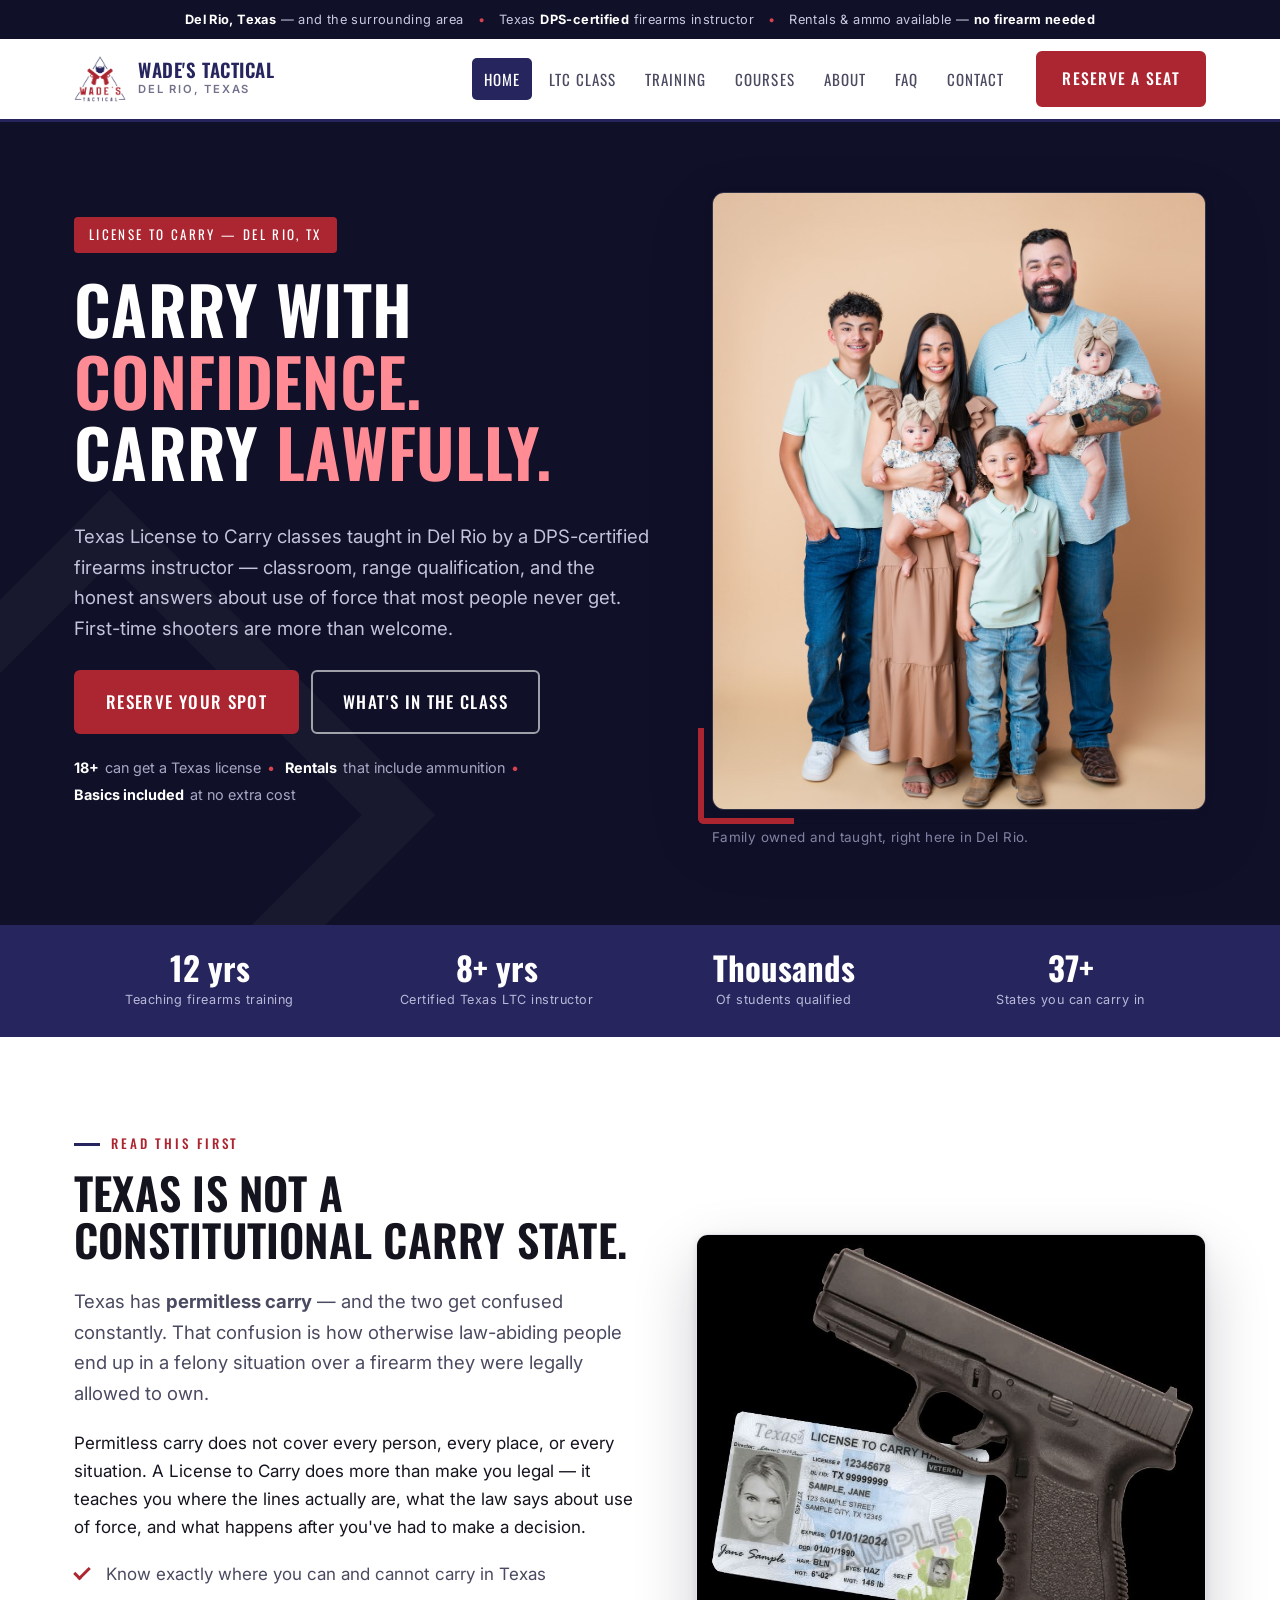
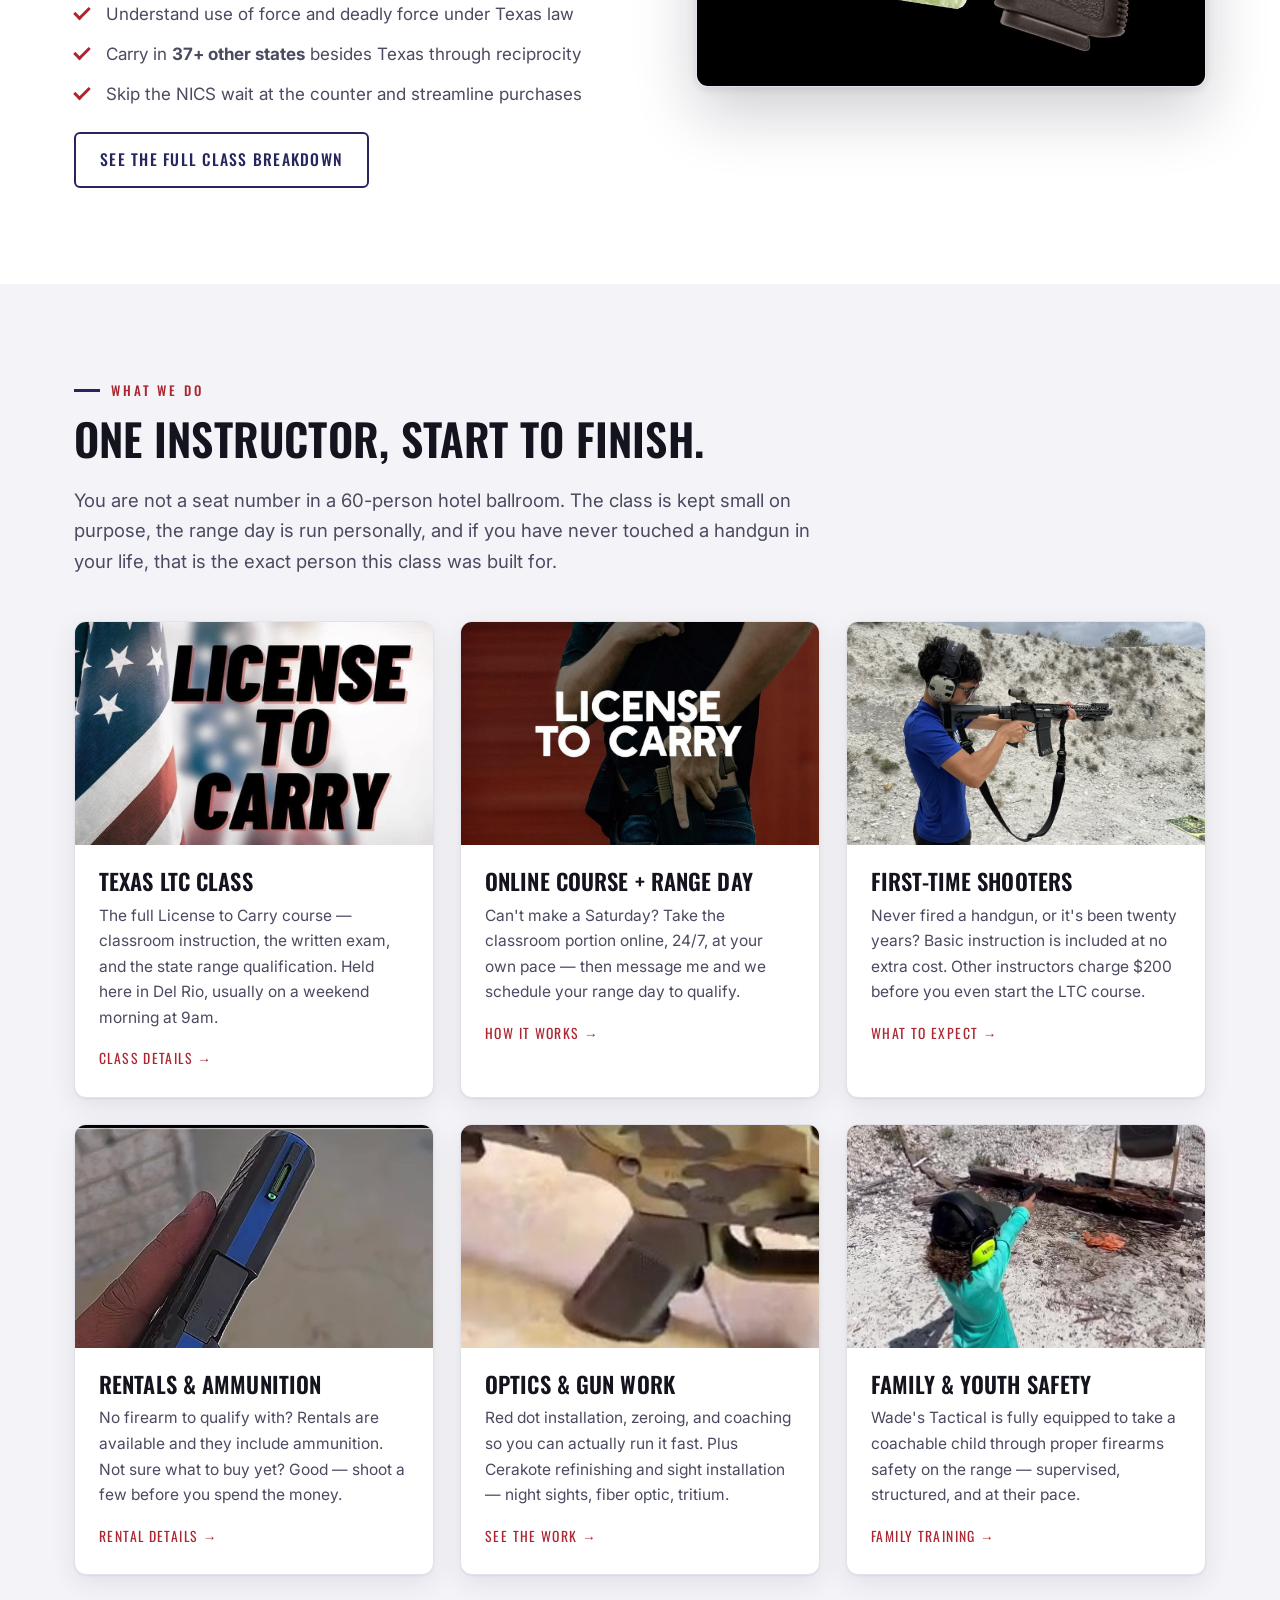
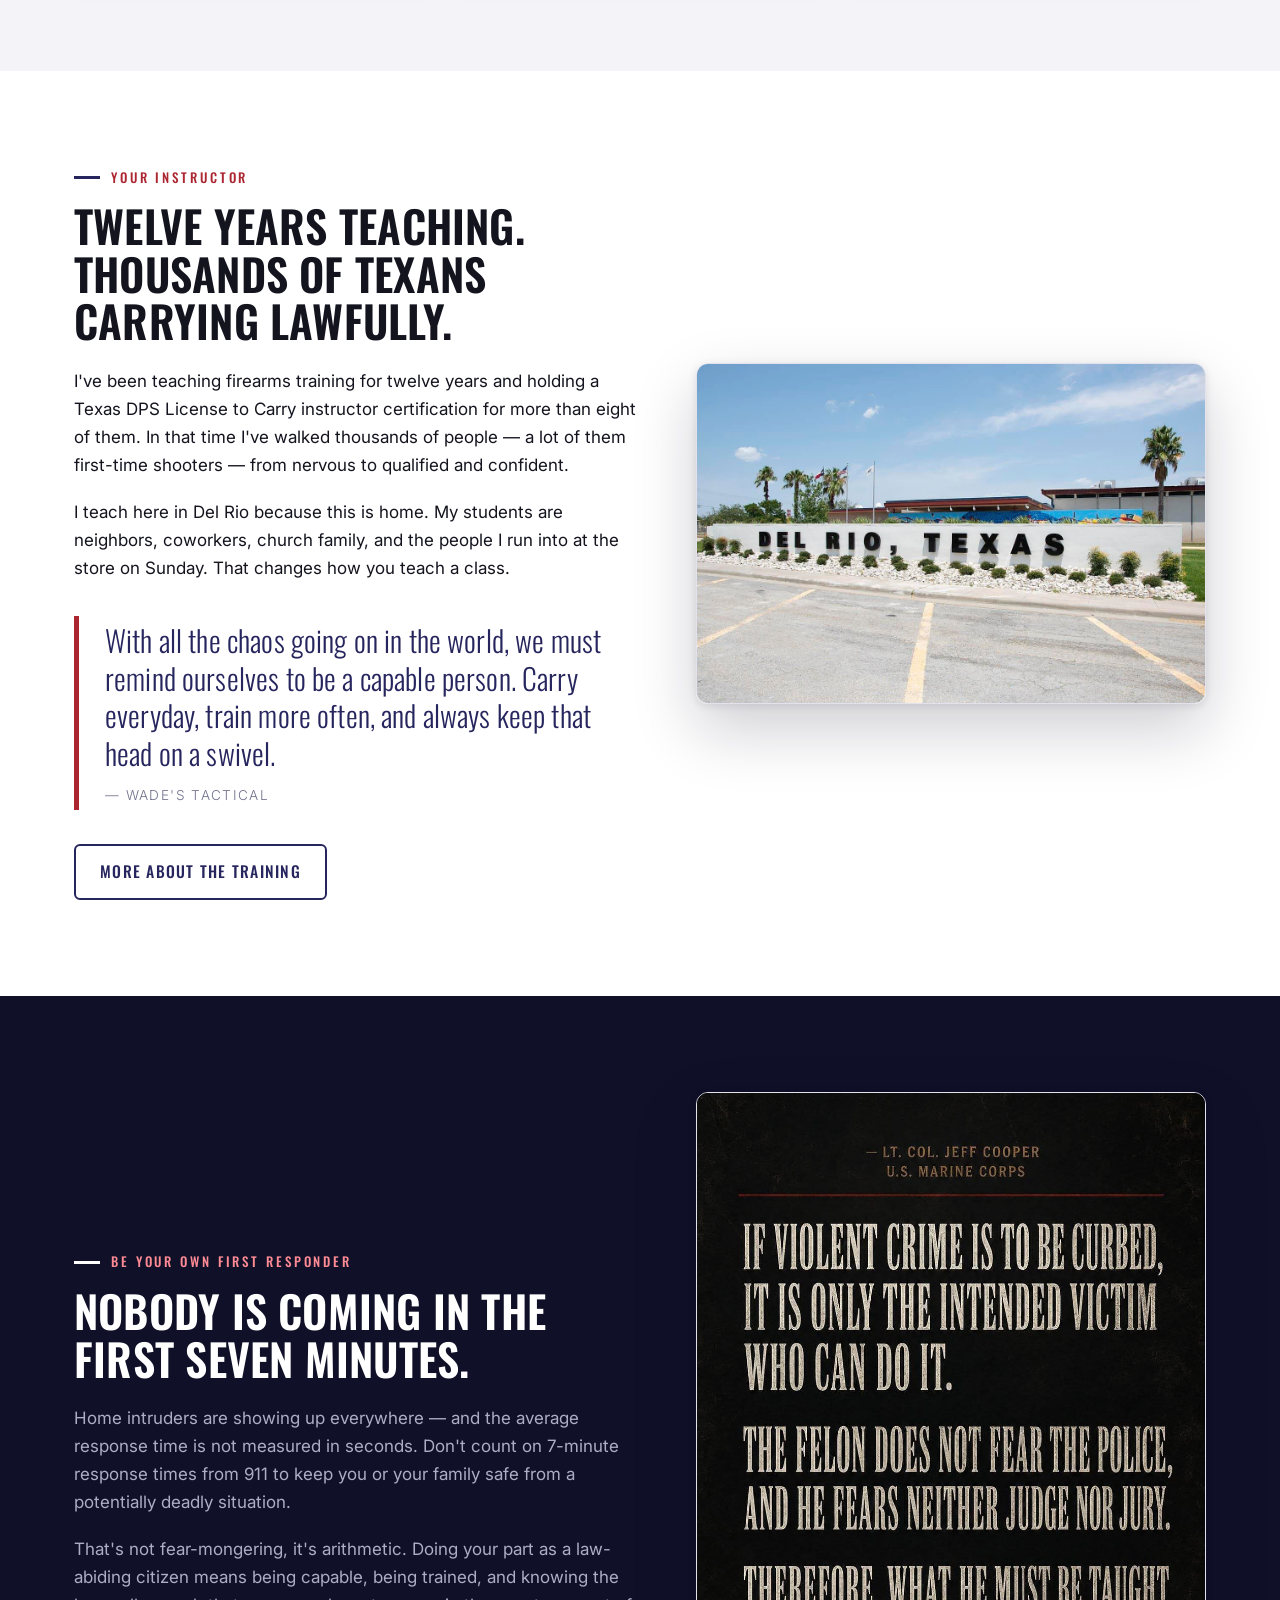
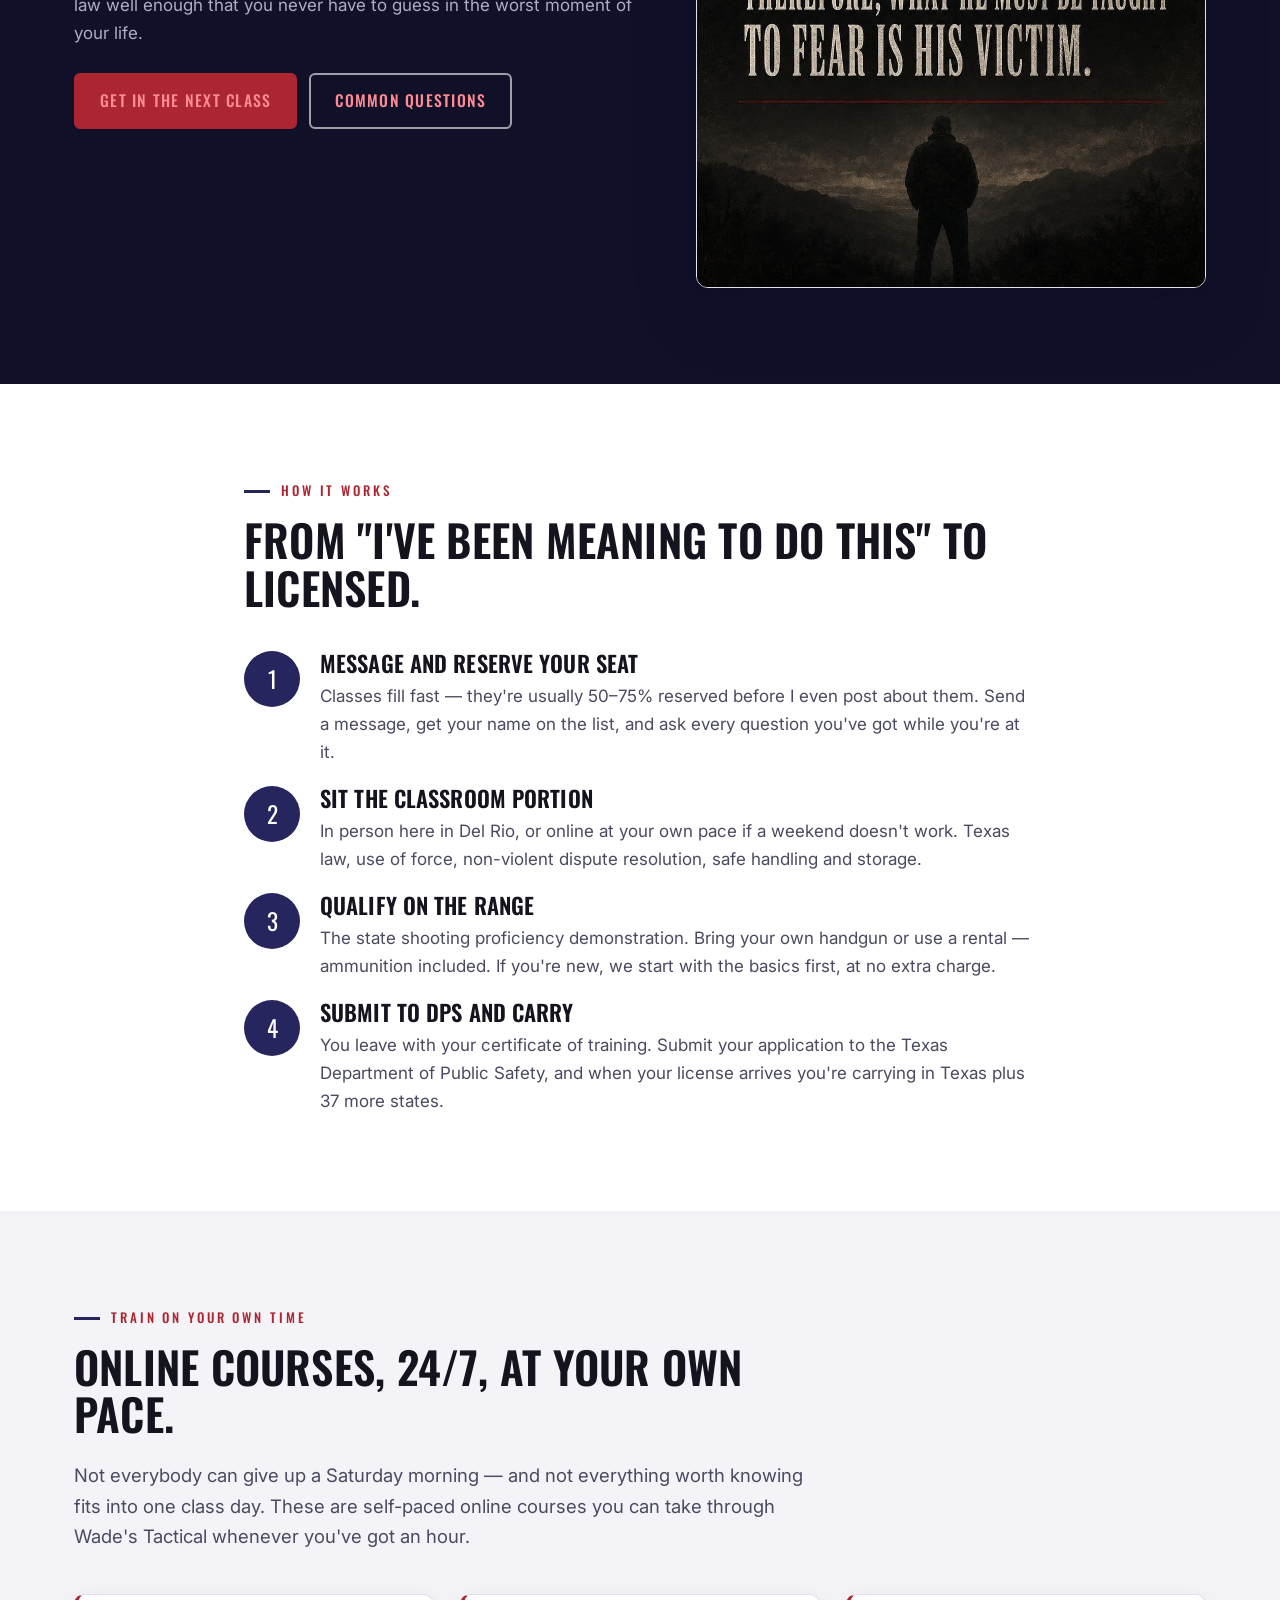
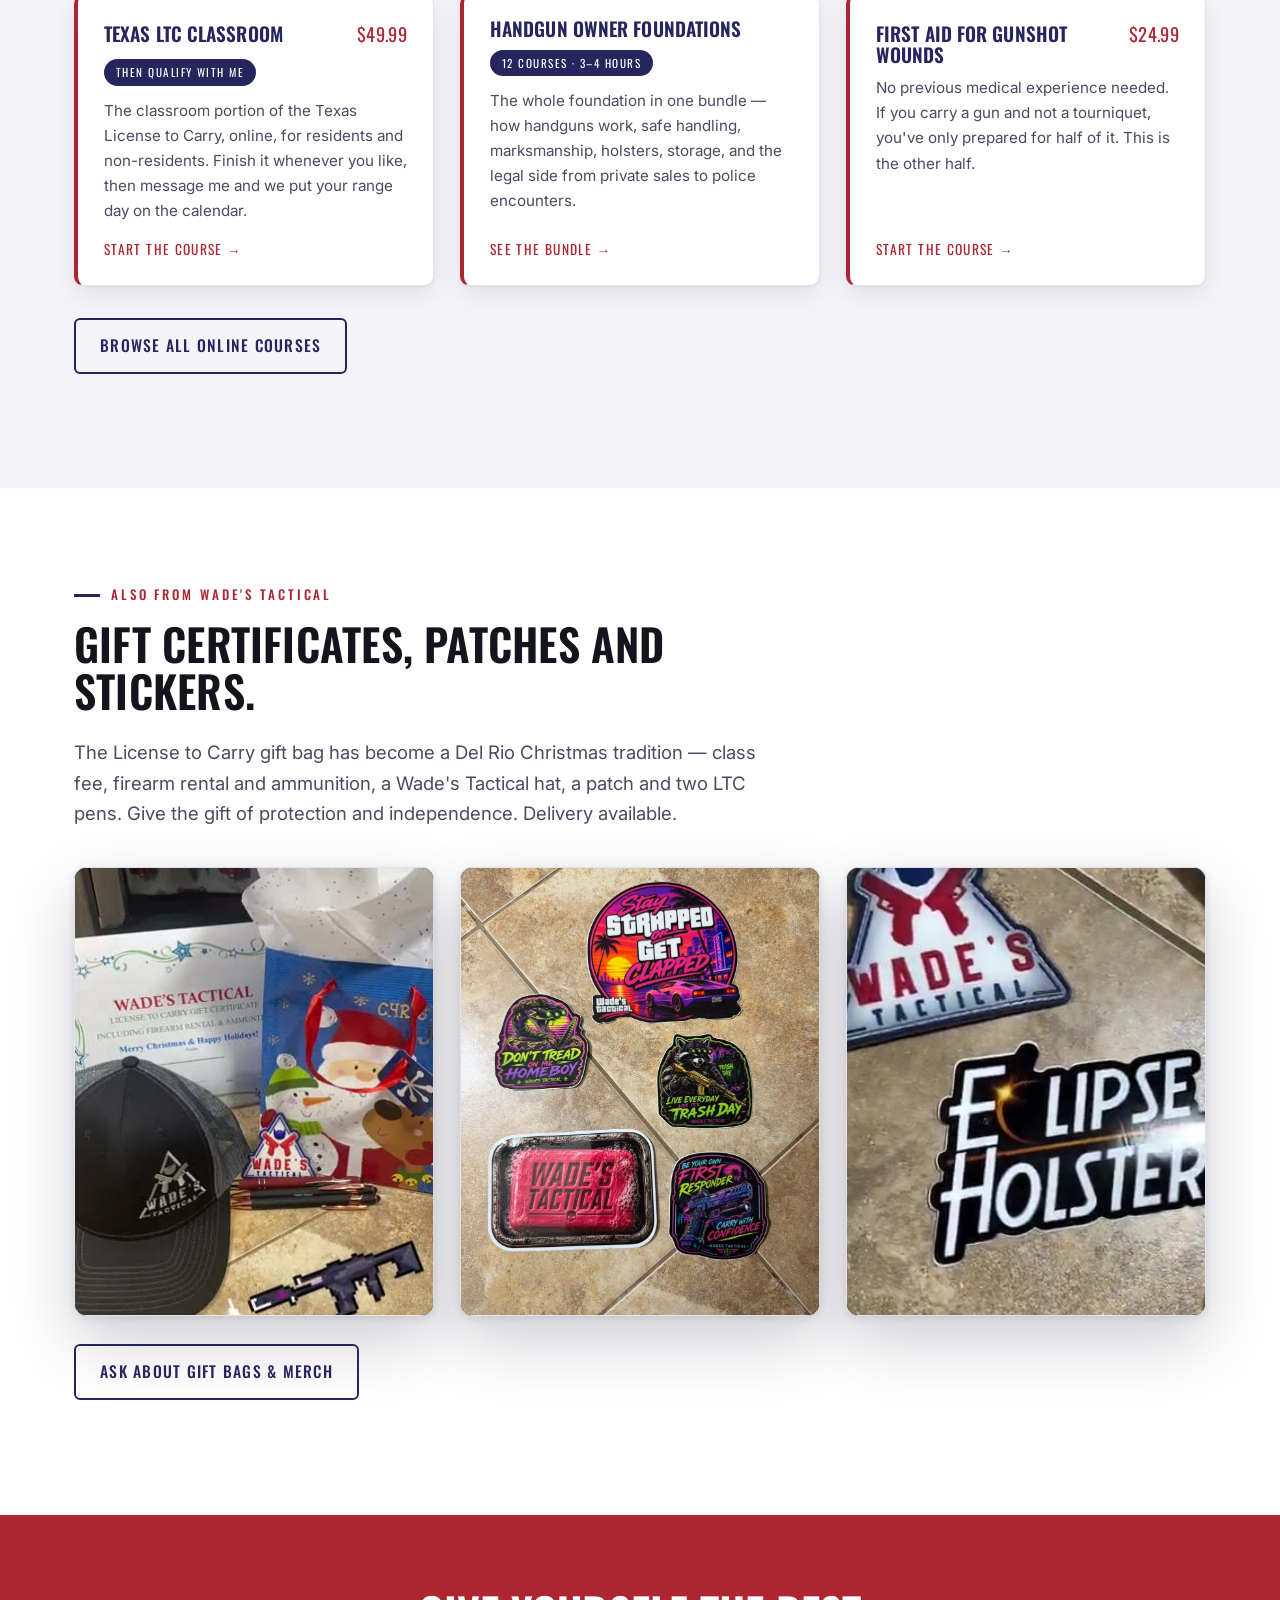
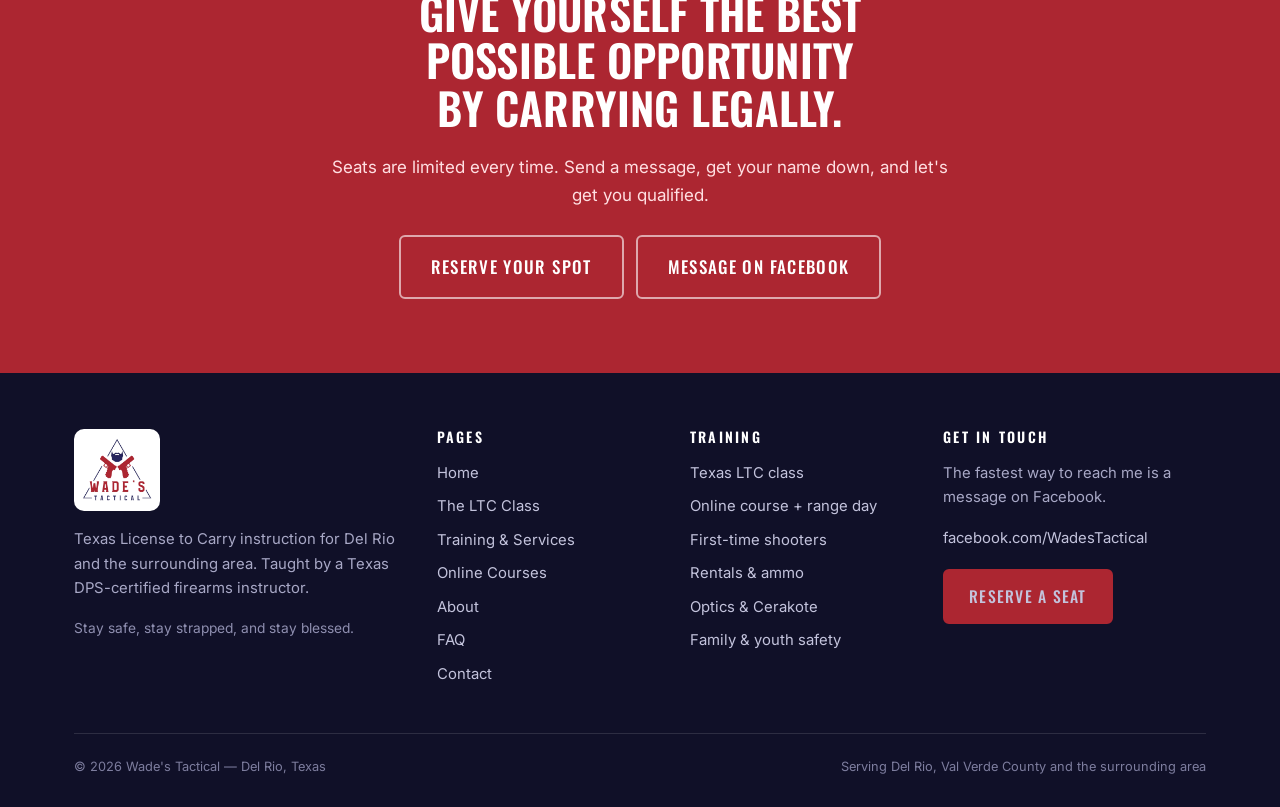
==== index.html @ 0e221d64 "Wade's Tactical — Del Rio TX License to Carry demo site Static seven-page site for a Facebook-only p" ====
<!DOCTYPE html>
<html lang="en">
<head>
<meta charset="utf-8">
<meta name="viewport" content="width=device-width,initial-scale=1">
<title>Wade's Tactical | Texas License to Carry Classes — Del Rio, TX</title>
<meta name="description" content="Texas DPS-certified License to Carry instruction in Del Rio, Texas. Classroom and range qualification, firearm and ammunition rentals available, first-time shooters welcome, 18 and up. Thousands of Texans qualified. Book your seat with Wade's Tactical.">
<meta name="robots" content="noindex,nofollow">
<link rel="icon" href="images/mark.png">
<meta property="og:type" content="website">
<meta property="og:title" content="Wade's Tactical — Texas License to Carry, Del Rio TX">
<meta property="og:description" content="Learn to carry lawfully and confidently from a Texas DPS firearms instructor in Del Rio. Classroom, range qualification, rentals available.">
<meta property="og:image" content="images/wade-family-og.jpg">
<meta property="og:image:width" content="1200">
<meta property="og:image:height" content="628">
<meta name="twitter:card" content="summary_large_image">
<meta name="twitter:image" content="images/wade-family-og.jpg">
<link rel="preconnect" href="https://fonts.googleapis.com">
<link rel="preconnect" href="https://fonts.gstatic.com" crossorigin>
<link href="https://fonts.googleapis.com/css2?family=Oswald:wght@300;400;500;600&family=Inter:wght@400;500;600;700&display=swap" rel="stylesheet">
<link rel="stylesheet" href="css/site.css">
<script type="application/ld+json">
{
  "@context":"https://schema.org",
  "@type":"EducationalOrganization",
  "@id":"https://wadestactical.com/#org",
  "name":"Wade's Tactical",
  "description":"Texas Department of Public Safety certified License to Carry instruction serving Del Rio, Texas and the surrounding area. Classroom instruction, range qualification, firearm and ammunition rentals, private and first-time-shooter training.",
  "areaServed":[
    {"@type":"City","name":"Del Rio","addressRegion":"TX"},
    {"@type":"AdministrativeArea","name":"Val Verde County, Texas"},
    "Del Rio TX","Laughlin AFB","Brackettville TX","Comstock TX","Rocksprings TX","Eagle Pass TX","Val Verde County TX"
  ],
  "sameAs":["https://www.facebook.com/WadesTactical"],
  "knowsAbout":[
    "Texas License to Carry (LTC)",
    "Texas permitless carry law",
    "Use of force under Texas Penal Code",
    "Concealed carry reciprocity",
    "Pistol red dot optic installation and zeroing",
    "Cerakote firearm refinishing"
  ],
  "makesOffer":[
    {"@type":"Offer","itemOffered":{"@type":"Course","name":"Texas License to Carry (LTC) Class","description":"Classroom instruction plus the state range qualification, taught in Del Rio, Texas by a DPS-certified instructor. Firearm and ammunition rentals available.","provider":{"@id":"https://wadestactical.com/#org"}}},
    {"@type":"Offer","itemOffered":{"@type":"Course","name":"Online Texas LTC Classroom + Range Day","description":"Complete the classroom portion online at your own pace, then schedule a range day in Del Rio to qualify."}},
    {"@type":"Offer","itemOffered":{"@type":"Service","name":"First-time shooter basics","description":"Basic handgun instruction included at no extra cost with the License to Carry course."}},
    {"@type":"Offer","itemOffered":{"@type":"Service","name":"Pistol optic installation, zeroing and training"}},
    {"@type":"Offer","itemOffered":{"@type":"Service","name":"Cerakote refinishing and sight installation"}}
  ]
}
</script>
</head>
<body>

<div class="topbar"><div class="wrap">
  <span><strong>Del Rio, Texas</strong> &mdash; and the surrounding area</span>
  <span class="dot">&bull;</span>
  <span>Texas <strong>DPS-certified</strong> firearms instructor</span>
  <span class="dot">&bull;</span>
  <span>Rentals &amp; ammo available &mdash; <strong>no firearm needed</strong></span>
</div></div>

<header class="site">
  <div class="bar">
    <a class="brand" href="index.html">
      <img src="images/logo.png" alt="Wade's Tactical">
      <span><b>Wade's Tactical</b><span>Del Rio, Texas</span></span>
    </a>
    <nav class="main" id="nav">
      <a href="index.html" class="on">Home</a>
      <a href="ltc-class.html">LTC Class</a>
      <a href="services.html">Training</a>
      <a href="courses.html">Courses</a>
      <a href="about.html">About</a>
      <a href="faq.html">FAQ</a>
      <a href="contact.html">Contact</a>
    </nav>
    <div class="hdr-cta">
      <a class="btn btn-primary" href="contact.html">Reserve a Seat</a>
      <button class="burger" aria-label="Menu" aria-expanded="false"><span></span><span></span><span></span></button>
    </div>
  </div>
</header>

<!-- ================= HERO ================= -->
<section class="hero hero-split">
  <div class="wrap hero-grid">
    <div>
      <span class="kicker">License to Carry &mdash; Del Rio, TX</span>
      <h1>Carry with <em>confidence.</em><br>Carry <em>lawfully.</em></h1>
      <p class="lede">Texas License to Carry classes taught in Del Rio by a DPS-certified firearms instructor &mdash; classroom, range qualification, and the honest answers about use of force that most people never get. First-time shooters are more than welcome.</p>
      <div class="hero-actions">
        <a class="btn btn-primary btn-lg" href="contact.html">Reserve your spot</a>
        <a class="btn btn-ghost btn-lg" href="ltc-class.html">What's in the class</a>
      </div>
      <p class="hero-note">
        <em><b>18+</b> can get a Texas license <i class="dot">&bull;</i></em>
        <em><b>Rentals</b> that include ammunition <i class="dot">&bull;</i></em>
        <em><b>Basics included</b> at no extra cost</em>
      </p>
    </div>
    <div class="hero-portrait">
      <div class="hero-frame">
        <img src="images/wade-family-hero.jpg" alt="The family behind Wade's Tactical in Del Rio, Texas" fetchpriority="high">
      </div>
      <p class="hero-cap">Family owned and taught, right here in Del&nbsp;Rio.</p>
    </div>
  </div>
</section>

<section class="trust">
  <div class="wrap">
    <div class="trust-grid">
      <div class="trust-item"><b>12 yrs</b><span>Teaching firearms training</span></div>
      <div class="trust-item"><b>8+ yrs</b><span>Certified Texas LTC instructor</span></div>
      <div class="trust-item"><b>Thousands</b><span>Of students qualified</span></div>
      <div class="trust-item"><b>37+</b><span>States you can carry in</span></div>
    </div>
  </div>
</section>

<!-- ================= THE BIG MISCONCEPTION ================= -->
<section class="pad">
  <div class="wrap split">
    <div class="rv">
      <p class="eyebrow">Read this first</p>
      <h2>Texas is not a constitutional&nbsp;carry state.</h2>
      <p class="lede">Texas has <strong>permitless carry</strong> &mdash; and the two get confused constantly. That confusion is how otherwise law-abiding people end up in a felony situation over a firearm they were legally allowed to own.</p>
      <p>Permitless carry does not cover every person, every place, or every situation. A License to Carry does more than make you legal &mdash; it teaches you where the lines actually are, what the law says about use of force, and what happens after you've had to make a decision.</p>
      <ul class="checks">
        <li>Know exactly where you can and cannot carry in Texas</li>
        <li>Understand use of force and deadly force under Texas law</li>
        <li>Carry in <strong>37+ other states</strong> besides Texas through reciprocity</li>
        <li>Skip the NICS wait at the counter and streamline purchases</li>
      </ul>
      <a class="btn btn-outline" href="ltc-class.html">See the full class breakdown</a>
    </div>
    <div class="rv framed">
      <img src="images/ltc-card-pistol.jpg" alt="A Texas License to Carry card next to a semi-automatic pistol" loading="lazy">
    </div>
  </div>
</section>

<!-- ================= WHAT WE DO ================= -->
<section class="pad wash">
  <div class="wrap">
    <div class="rv" style="max-width:760px;margin-bottom:44px">
      <p class="eyebrow">What we do</p>
      <h2>One instructor, start to finish.</h2>
      <p class="lede">You are not a seat number in a 60-person hotel ballroom. The class is kept small on purpose, the range day is run personally, and if you have never touched a handgun in your life, that is the exact person this class was built for.</p>
    </div>

    <div class="grid g3">
      <a class="svc rv" href="ltc-class.html">
        <div class="svc-img"><img src="images/ltc-flag-banner.jpg" alt="License to Carry over an American flag" loading="lazy"></div>
        <div class="svc-body">
          <h3>Texas LTC Class</h3>
          <p>The full License to Carry course &mdash; classroom instruction, the written exam, and the state range qualification. Held here in Del Rio, usually on a weekend morning at 9am.</p>
          <span class="svc-more">Class details &rarr;</span>
        </div>
      </a>

      <a class="svc rv" href="services.html#online">
        <div class="svc-img"><img src="images/ltc-holster-banner.jpg" alt="Concealed carry holster draw" loading="lazy"></div>
        <div class="svc-body">
          <h3>Online Course + Range Day</h3>
          <p>Can't make a Saturday? Take the classroom portion online, 24/7, at your own pace &mdash; then message me and we schedule your range day to qualify.</p>
          <span class="svc-more">How it works &rarr;</span>
        </div>
      </a>

      <a class="svc rv" href="services.html#firsttime">
        <div class="svc-img"><img src="images/range-shooting-card.jpg" alt="A young shooter on the line at an outdoor range near Del Rio, Texas" loading="lazy"></div>
        <div class="svc-body">
          <h3>First-Time Shooters</h3>
          <p>Never fired a handgun, or it's been twenty years? Basic instruction is included at no extra cost. Other instructors charge $200 before you even start the LTC course.</p>
          <span class="svc-more">What to expect &rarr;</span>
        </div>
      </a>

      <a class="svc rv" href="services.html#rentals">
        <div class="svc-img"><img src="images/cerakote-sights.jpg" alt="A pistol with custom sights" loading="lazy"></div>
        <div class="svc-body">
          <h3>Rentals &amp; Ammunition</h3>
          <p>No firearm to qualify with? Rentals are available and they include ammunition. Not sure what to buy yet? Good &mdash; shoot a few before you spend the money.</p>
          <span class="svc-more">Rental details &rarr;</span>
        </div>
      </a>

      <a class="svc rv" href="services.html#optics">
        <div class="svc-img"><img src="images/optic-holosun.jpg" alt="A pistol-caliber carbine with a Holosun red dot optic" loading="lazy"></div>
        <div class="svc-body">
          <h3>Optics &amp; Gun Work</h3>
          <p>Red dot installation, zeroing, and coaching so you can actually run it fast. Plus Cerakote refinishing and sight installation &mdash; night sights, fiber optic, tritium.</p>
          <span class="svc-more">See the work &rarr;</span>
        </div>
      </a>

      <a class="svc rv" href="services.html#family">
        <div class="svc-img"><img src="images/youth-range.jpg" alt="A young shooter on a supervised outdoor range with hearing protection" loading="lazy"></div>
        <div class="svc-body">
          <h3>Family &amp; Youth Safety</h3>
          <p>Wade's Tactical is fully equipped to take a coachable child through proper firearms safety on the range &mdash; supervised, structured, and at their pace.</p>
          <span class="svc-more">Family training &rarr;</span>
        </div>
      </a>
    </div>
  </div>
</section>

<!-- ================= INSTRUCTOR ================= -->
<section class="pad">
  <div class="wrap split rev">
    <div class="rv framed">
      <img src="images/del-rio-sign.jpg" alt="The Del Rio, Texas city sign" loading="lazy">
    </div>
    <div class="rv">
      <p class="eyebrow">Your instructor</p>
      <h2>Twelve years teaching. Thousands of Texans carrying lawfully.</h2>
      <p>I've been teaching firearms training for twelve years and holding a Texas DPS License to Carry instructor certification for more than eight of them. In that time I've walked thousands of people &mdash; a lot of them first-time shooters &mdash; from nervous to qualified and confident.</p>
      <p>I teach here in Del Rio because this is home. My students are neighbors, coworkers, church family, and the people I run into at the store on Sunday. That changes how you teach a class.</p>
      <div class="pull">
        With all the chaos going on in the world, we must remind ourselves to be a capable person. Carry everyday, train more often, and always keep that head on a swivel.
        <cite>&mdash; Wade's Tactical</cite>
      </div>
      <a class="btn btn-outline" href="about.html">More about the training</a>
    </div>
  </div>
</section>

<!-- ================= WHY IT MATTERS ================= -->
<section class="pad dark">
  <div class="wrap">
    <div class="split">
      <div class="rv">
        <p class="eyebrow">Be your own first responder</p>
        <h2>Nobody is coming in the first seven minutes.</h2>
        <p>Home intruders are showing up everywhere &mdash; and the average response time is not measured in seconds. Don't count on 7-minute response times from 911 to keep you or your family safe from a potentially deadly situation.</p>
        <p>That's not fear-mongering, it's arithmetic. Doing your part as a law-abiding citizen means being capable, being trained, and knowing the law well enough that you never have to guess in the worst moment of your life.</p>
        <div class="hero-actions">
          <a class="btn btn-primary" href="contact.html">Get in the next class</a>
          <a class="btn btn-ghost" href="faq.html">Common questions</a>
        </div>
      </div>
      <div class="rv framed">
        <img src="images/cooper-quote.jpg" alt="Quote from Lt. Col. Jeff Cooper, U.S. Marine Corps, on violent crime and the intended victim" loading="lazy">
      </div>
    </div>
  </div>
</section>

<!-- ================= HOW IT WORKS ================= -->
<section class="pad">
  <div class="wrap narrow">
    <div class="rv" style="margin-bottom:40px">
      <p class="eyebrow">How it works</p>
      <h2>From "I've been meaning to do this" to licensed.</h2>
    </div>
    <div class="steps">
      <div class="step rv"><div class="n"></div><div>
        <h3>Message and reserve your seat</h3>
        <p>Classes fill fast &mdash; they're usually 50&ndash;75% reserved before I even post about them. Send a message, get your name on the list, and ask every question you've got while you're at it.</p>
      </div></div>
      <div class="step rv"><div class="n"></div><div>
        <h3>Sit the classroom portion</h3>
        <p>In person here in Del Rio, or online at your own pace if a weekend doesn't work. Texas law, use of force, non-violent dispute resolution, safe handling and storage.</p>
      </div></div>
      <div class="step rv"><div class="n"></div><div>
        <h3>Qualify on the range</h3>
        <p>The state shooting proficiency demonstration. Bring your own handgun or use a rental &mdash; ammunition included. If you're new, we start with the basics first, at no extra charge.</p>
      </div></div>
      <div class="step rv"><div class="n"></div><div>
        <h3>Submit to DPS and carry</h3>
        <p>You leave with your certificate of training. Submit your application to the Texas Department of Public Safety, and when your license arrives you're carrying in Texas plus 37 more states.</p>
      </div></div>
    </div>
  </div>
</section>

<!-- ================= ONLINE COURSES ================= -->
<section class="pad wash" id="online-courses">
  <div class="wrap">
    <div class="rv" style="max-width:760px;margin-bottom:42px">
      <p class="eyebrow">Train on your own time</p>
      <h2>Online courses, 24/7, at your own pace.</h2>
      <p class="lede">Not everybody can give up a Saturday morning &mdash; and not everything worth knowing fits into one class day. These are self-paced online courses you can take through Wade's Tactical whenever you've got an hour.</p>
    </div>

    <div class="grid g3">
      <a class="crs rv" href="https://educate.uslawshield.com/product/u-s-lawshield-texas-ltc-online-training/ref/127?coupon-code=USLS8954" target="_blank" rel="noopener sponsored">
        <div class="crs-head"><h3>Texas LTC Classroom</h3><span class="crs-price">$49.99</span></div>
        <span class="crs-badge">Then qualify with me</span>
        <p>The classroom portion of the Texas License to Carry, online, for residents and non-residents. Finish it whenever you like, then message me and we put your range day on the calendar.</p>
        <span class="crs-go">Start the course &rarr;</span>
      </a>

      <a class="crs rv" href="https://educate.uslawshield.com/product/handgun-owner-foundations/ref/127?coupon-code=EFJACPCE" target="_blank" rel="noopener sponsored">
        <div class="crs-head"><h3>Handgun Owner Foundations</h3></div>
        <span class="crs-badge">12 courses &middot; 3&ndash;4 hours</span>
        <p>The whole foundation in one bundle &mdash; how handguns work, safe handling, marksmanship, holsters, storage, and the legal side from private sales to police encounters.</p>
        <span class="crs-go">See the bundle &rarr;</span>
      </a>

      <a class="crs rv" href="https://educate.uslawshield.com/product/first-aid-for-gunshot-wounds/ref/127?coupon-code=USLS1446" target="_blank" rel="noopener sponsored">
        <div class="crs-head"><h3>First Aid for Gunshot Wounds</h3><span class="crs-price">$24.99</span></div>
        <p>No previous medical experience needed. If you carry a gun and not a tourniquet, you've only prepared for half of it. This is the other half.</p>
        <span class="crs-go">Start the course &rarr;</span>
      </a>
    </div>

    <p class="rv" style="margin-top:32px">
      <a class="btn btn-outline" href="courses.html">Browse all online courses</a>
    </p>
  </div>
</section>

<!-- ================= MERCH / EXTRAS ================= -->
<section class="pad">
  <div class="wrap">
    <div class="rv" style="max-width:720px;margin-bottom:38px">
      <p class="eyebrow">Also from Wade's Tactical</p>
      <h2>Gift certificates, patches and stickers.</h2>
      <p class="lede">The License to Carry gift bag has become a Del Rio Christmas tradition &mdash; class fee, firearm rental and ammunition, a Wade's Tactical hat, a patch and two LTC pens. Give the gift of protection and independence. Delivery available.</p>
    </div>
    <div class="grid g3 shots">
      <figure class="rv">
        <img src="images/gift-bag.jpg" alt="A Wade's Tactical License to Carry gift certificate with a branded hat and pens" loading="lazy">
      </figure>
      <figure class="rv">
        <img src="images/stickers.jpg" alt="Wade's Tactical sticker pack" loading="lazy">
      </figure>
      <figure class="rv">
        <img src="images/patch-eclipse.jpg" alt="Wade's Tactical patch alongside an Eclipse Holsters patch" loading="lazy">
      </figure>
    </div>
    <p class="rv" style="margin-top:28px"><a class="btn btn-outline" href="contact.html">Ask about gift bags &amp; merch</a></p>
  </div>
</section>

<!-- ================= CTA ================= -->
<section class="cta-band">
  <div class="wrap">
    <h2>Give yourself the best possible opportunity by carrying legally.</h2>
    <p>Seats are limited every time. Send a message, get your name down, and let's get you qualified.</p>
    <div class="cta-actions">
      <a class="btn btn-ghost btn-lg" href="contact.html">Reserve your spot</a>
      <a class="btn btn-ghost btn-lg" href="https://m.me/WadesTactical" target="_blank" rel="noopener">Message on Facebook</a>
    </div>
  </div>
</section>

<footer class="site">
  <div class="wrap">
    <div class="foot-grid">
      <div class="foot-brand">
        <img src="images/logo.png" alt="Wade's Tactical">
        <p>Texas License to Carry instruction for Del Rio and the surrounding area. Taught by a Texas DPS-certified firearms instructor.</p>
        <p style="color:#8f8fb0;font-size:.86rem">Stay safe, stay strapped, and stay blessed.</p>
      </div>
      <div>
        <h4>Pages</h4>
        <ul class="foot-links">
          <li><a href="index.html">Home</a></li>
          <li><a href="ltc-class.html">The LTC Class</a></li>
          <li><a href="services.html">Training &amp; Services</a></li>
          <li><a href="courses.html">Online Courses</a></li>
          <li><a href="about.html">About</a></li>
          <li><a href="faq.html">FAQ</a></li>
          <li><a href="contact.html">Contact</a></li>
        </ul>
      </div>
      <div>
        <h4>Training</h4>
        <ul class="foot-links">
          <li><a href="ltc-class.html">Texas LTC class</a></li>
          <li><a href="services.html#online">Online course + range day</a></li>
          <li><a href="services.html#firsttime">First-time shooters</a></li>
          <li><a href="services.html#rentals">Rentals &amp; ammo</a></li>
          <li><a href="services.html#optics">Optics &amp; Cerakote</a></li>
          <li><a href="services.html#family">Family &amp; youth safety</a></li>
        </ul>
      </div>
      <div>
        <h4>Get in touch</h4>
        <p>The fastest way to reach me is a message on Facebook.</p>
        <p><a href="https://www.facebook.com/WadesTactical" target="_blank" rel="noopener">facebook.com/WadesTactical</a></p>
        <p style="margin-top:18px"><a class="btn btn-primary" href="contact.html">Reserve a seat</a></p>
      </div>
    </div>
    <div class="legal">
      <span>&copy; <span id="yr">2026</span> Wade's Tactical &mdash; Del Rio, Texas</span>
      <span>Serving Del Rio, Val Verde County and the surrounding area</span>
    </div>
  </div>
</footer>

<script src="js/site.js"></script>
<script>document.getElementById('yr').textContent=new Date().getFullYear();</script>
</body>
</html>
---- css/site.css ----
/* Wade's Tactical — Del Rio, TX — concept design */

:root{
  --navy:#26255e;          /* from the Wade's Tactical logo */
  --navy-dk:#191840;
  --navy-xd:#101028;
  --red:#ac2631;           /* from the Wade's Tactical logo */
  --red-dk:#8b1c26;
  --red-lt:#d8434f;
  --ink:#14141f;
  --slate:#4a4a61;
  --mute:#71718c;
  --line:#e2e2ec;
  --paper:#ffffff;
  --wash:#f4f4f8;
  --sand:#efe9df;
  --gold:#c9a227;
  --shadow:0 1px 2px rgba(16,16,40,.06), 0 8px 26px rgba(16,16,40,.09);
  --shadow-lg:0 2px 8px rgba(16,16,40,.10), 0 26px 64px rgba(16,16,40,.20);
  --r:12px;
  --max:1180px;
  --ff-d:"Oswald","Arial Narrow",Impact,sans-serif;
  --ff-b:"Inter",-apple-system,BlinkMacSystemFont,"Segoe UI",Roboto,sans-serif;
}

*,*::before,*::after{box-sizing:border-box}
html{-webkit-text-size-adjust:100%;scroll-behavior:smooth}
body{
  margin:0;font-family:var(--ff-b);color:var(--ink);background:var(--paper);
  font-size:17px;line-height:1.65;-webkit-font-smoothing:antialiased;overflow-x:hidden;
}
img{max-width:100%;display:block}
a{color:var(--red-dk);text-decoration:none}
a:hover{color:var(--red)}
h1,h2,h3,h4{font-family:var(--ff-d);font-weight:600;line-height:1.08;letter-spacing:.005em;margin:0 0 .5em;text-transform:uppercase}
h1{font-size:clamp(2.35rem,5.6vw,4.15rem)}
h2{font-size:clamp(1.8rem,3.5vw,2.75rem)}
h3{font-size:clamp(1.12rem,1.8vw,1.4rem)}
h4{font-size:1rem;letter-spacing:.04em}
p{margin:0 0 1.1em}
.wrap{max-width:var(--max);margin:0 auto;padding:0 24px}
.narrow{max-width:840px}
section{position:relative}
.pad{padding:clamp(56px,7.5vw,104px) 0}
.pad-sm{padding:clamp(36px,4.5vw,64px) 0}
.wash{background:var(--wash)}
.sand{background:var(--sand)}
.dark{background:var(--navy-xd);color:#d7d7e6}
.dark h1,.dark h2,.dark h3,.dark h4{color:#fff}
.dark p{color:#adadc6}
.dark a{color:#ff8b95}
hr.rule{border:0;height:1px;background:var(--line);margin:44px 0}

/* ---------- eyebrow ---------- */
.eyebrow{
  font-family:var(--ff-d);font-size:.82rem;font-weight:500;letter-spacing:.22em;text-transform:uppercase;
  color:var(--red);margin:0 0 14px;display:flex;align-items:center;gap:11px;
}
.eyebrow::before{content:"";width:26px;height:3px;background:var(--navy);flex:none}
.dark .eyebrow{color:#ff8b95}
.dark .eyebrow::before{background:#fff}
.lede{font-size:clamp(1.05rem,1.45vw,1.19rem);color:var(--slate);max-width:64ch}
.dark .lede{color:#a9a9c4}

/* ---------- buttons ---------- */
.btn{
  display:inline-flex;align-items:center;justify-content:center;gap:9px;
  font-family:var(--ff-d);font-weight:500;font-size:.98rem;letter-spacing:.08em;text-transform:uppercase;
  padding:13px 24px;border-radius:6px;border:2px solid transparent;cursor:pointer;
  transition:transform .12s ease, background .16s ease, color .16s ease, border-color .16s ease;
  white-space:nowrap;
}
.btn:hover{transform:translateY(-1px)}
.btn-primary{background:var(--red);color:#fff;border-color:var(--red)}
.btn-primary:hover{background:var(--red-dk);border-color:var(--red-dk);color:#fff}
.btn-navy{background:var(--navy);color:#fff;border-color:var(--navy)}
.btn-navy:hover{background:var(--navy-dk);border-color:var(--navy-dk);color:#fff}
.btn-ghost{background:transparent;color:#fff;border-color:rgba(255,255,255,.6)}
.btn-ghost:hover{background:#fff;color:var(--navy);border-color:#fff}
.btn-outline{background:transparent;color:var(--navy);border-color:var(--navy)}
.btn-outline:hover{background:var(--navy);color:#fff}
.btn-lg{padding:16px 30px;font-size:1.06rem}

/* ---------- top strip ---------- */
.topbar{
  background:var(--navy-xd);color:#c9c9e0;font-size:.8rem;letter-spacing:.03em;
  padding:9px 0;
}
.topbar .wrap{display:flex;align-items:center;justify-content:center;gap:14px;flex-wrap:wrap;text-align:center}
.topbar strong{color:#fff}
.topbar .dot{color:var(--red-lt)}

/* ---------- header ---------- */
header.site{position:sticky;top:0;z-index:60;background:#fff;border-bottom:3px solid var(--navy)}
header.site .bar{display:flex;align-items:center;gap:20px;padding:12px 24px;max-width:var(--max);margin:0 auto}
.brand{display:flex;align-items:center;gap:12px;color:var(--ink);flex:none}
.brand img{width:52px;height:auto}
.brand b{font-family:var(--ff-d);font-weight:600;font-size:1.18rem;letter-spacing:.03em;text-transform:uppercase;display:block;line-height:1.05;color:var(--navy)}
.brand span span{display:block;font-size:.7rem;letter-spacing:.16em;text-transform:uppercase;color:var(--mute);font-weight:600}
nav.main{margin-left:auto;display:flex;gap:5px;align-items:center}
nav.main a{
  font-family:var(--ff-d);font-size:.94rem;font-weight:400;letter-spacing:.07em;text-transform:uppercase;
  color:var(--slate);padding:9px 12px;border-radius:5px;
}
nav.main a:hover{color:var(--navy);background:var(--wash)}
nav.main a.on{color:#fff;background:var(--navy)}
.hdr-cta{display:flex;align-items:center;gap:10px;flex:none}
.burger{display:none;background:none;border:0;padding:9px;cursor:pointer}
.burger span{display:block;width:24px;height:2px;background:var(--navy);margin:5px 0;border-radius:2px;transition:.2s}

@media(max-width:1080px){
  nav.main{
    position:fixed;inset:0 0 auto 0;top:0;flex-direction:column;align-items:stretch;gap:0;
    background:var(--navy-xd);padding:88px 20px 26px;transform:translateY(-102%);
    transition:transform .28s ease;box-shadow:var(--shadow-lg);
  }
  nav.main.open{transform:none}
  nav.main a{color:#dcdcee;font-size:1.12rem;padding:14px 8px;border-bottom:1px solid rgba(255,255,255,.09);border-radius:0}
  nav.main a:hover,nav.main a.on{background:transparent;color:#fff}
  nav.main a.on{color:#ff8b95}
  .burger{display:block;position:relative;z-index:70}
  .hdr-cta{margin-left:auto}
}
@media(max-width:620px){
  .hdr-cta .btn{display:none}
  .brand img{width:42px}
  .brand b{font-size:1rem}
}

/* ---------- hero ---------- */
.hero{position:relative;min-height:clamp(520px,74vh,760px);display:flex;align-items:flex-end;background:var(--navy-xd);overflow:hidden}
.hero-media{position:absolute;inset:0}
.hero-media img{width:100%;height:100%;object-fit:cover;object-position:center 32%}
.hero-media::after{
  content:"";position:absolute;inset:0;
  background:linear-gradient(180deg,rgba(16,16,40,.62) 0%,rgba(16,16,40,.5) 34%,rgba(16,16,40,.88) 78%,rgba(16,16,40,.97) 100%);
}
.hero-inner{position:relative;width:100%;padding:60px 0 clamp(44px,6vw,74px)}
.hero h1{color:#fff;max-width:16ch;text-shadow:0 2px 26px rgba(0,0,0,.5)}
.hero h1 em{font-style:normal;color:#ff8b95}
.hero .lede{color:#cdcde2;max-width:56ch;margin-top:18px}
.hero-actions{display:flex;gap:12px;flex-wrap:wrap;margin-top:26px}
.kicker{
  display:inline-flex;align-items:center;gap:10px;background:var(--red);color:#fff;
  font-family:var(--ff-d);font-size:.82rem;letter-spacing:.18em;text-transform:uppercase;
  padding:7px 15px;border-radius:4px;margin-bottom:20px;
}
.hero-note{margin-top:22px;color:#a8a8c6;font-size:.9rem;display:flex;align-items:center;gap:4px 10px;flex-wrap:wrap}
.hero-note em{font-style:normal;display:inline-flex;align-items:center;gap:6px;white-space:nowrap}
.hero-note i.dot{font-style:normal;color:var(--red-lt)}
.hero-note em:last-child i.dot{display:none}
.hero-note .dot{color:var(--red-lt)}
.hero-note b{color:#fff}

/* split hero — portrait photo beside the copy */
.hero-split{
  background:var(--navy-xd);min-height:0;display:block;align-items:stretch;
  padding:clamp(44px,5.5vw,76px) 0 clamp(48px,6vw,84px);
}
.hero-split::before{
  content:"";position:absolute;left:-120px;bottom:-120px;width:460px;height:460px;
  border:52px solid rgba(255,255,255,.03);transform:rotate(45deg);pointer-events:none;
}
.hero-grid{
  display:grid;grid-template-columns:1.08fr .92fr;gap:clamp(30px,4.5vw,62px);
  align-items:center;position:relative;
}
.hero-split h1{color:#fff;max-width:14ch;text-shadow:none}
.hero-split .lede{color:#c3c3dc;max-width:48ch}
.hero-portrait{position:relative}
.hero-frame{position:relative}
.hero-frame img{
  width:100%;border-radius:var(--r);box-shadow:var(--shadow-lg);
  border:1px solid rgba(255,255,255,.14);
}
.hero-frame::after{
  content:"";position:absolute;left:-14px;bottom:-14px;width:96px;height:96px;
  border-left:6px solid var(--red);border-bottom:6px solid var(--red);border-radius:0 0 0 6px;
  pointer-events:none;
}
.hero-cap{
  margin:16px 0 0;font-size:.84rem;color:#8f8fb0;letter-spacing:.03em;
}
@media(max-width:880px){
  .hero-grid{grid-template-columns:1fr;gap:34px}
  .hero-note i.dot{display:none}
  .hero-portrait{max-width:460px}
  .hero-frame::after{display:none}
}

/* page hero (interior) */
.phero{background:var(--navy-xd);color:#fff;padding:clamp(54px,7vw,92px) 0 clamp(46px,6vw,72px);position:relative;overflow:hidden}
.phero::before{
  content:"";position:absolute;right:-90px;top:-70px;width:420px;height:420px;
  border:44px solid rgba(255,255,255,.035);transform:rotate(45deg);
}
.phero h1{color:#fff;max-width:20ch;position:relative}
.phero .lede{color:#b3b3ce;position:relative}
.crumbs{font-size:.78rem;letter-spacing:.14em;text-transform:uppercase;color:#8f8fb0;margin-bottom:16px;font-family:var(--ff-d)}
.crumbs a{color:#8f8fb0}
.crumbs a:hover{color:#fff}

/* ---------- trust strip ---------- */
.trust{background:var(--navy);color:#fff;padding:26px 0}
.trust-grid{display:grid;grid-template-columns:repeat(4,1fr);gap:16px;text-align:center}
.trust-item b{display:block;font-family:var(--ff-d);font-size:clamp(1.5rem,2.6vw,2.05rem);line-height:1;color:#fff}
.trust-item span{display:block;font-size:.79rem;color:#b9b9d8;margin-top:7px;letter-spacing:.04em}
@media(max-width:720px){.trust-grid{grid-template-columns:repeat(2,1fr);gap:22px 12px}}

/* ---------- grids / cards ---------- */
.grid{display:grid;gap:26px}
.g2{grid-template-columns:repeat(2,1fr)}
.g3{grid-template-columns:repeat(3,1fr)}
.g4{grid-template-columns:repeat(4,1fr)}
@media(max-width:960px){.g3,.g4{grid-template-columns:repeat(2,1fr)}}
@media(max-width:640px){.g2,.g3,.g4{grid-template-columns:1fr}}

.card{background:#fff;border:1px solid var(--line);border-radius:var(--r);padding:28px;box-shadow:var(--shadow)}
.card h3{margin-bottom:.45em}
.card p:last-child{margin-bottom:0}
.card .num{font-family:var(--ff-d);font-size:.85rem;letter-spacing:.16em;color:var(--red);display:block;margin-bottom:10px}

.svc{display:flex;flex-direction:column;background:#fff;border:1px solid var(--line);border-radius:var(--r);overflow:hidden;box-shadow:var(--shadow);color:var(--ink);transition:transform .16s ease, box-shadow .16s ease}
.svc:hover{transform:translateY(-3px);box-shadow:var(--shadow-lg);color:var(--ink)}
.svc-img{aspect-ratio:16/10;background:var(--navy-xd);overflow:hidden}
.svc-img img{width:100%;height:100%;object-fit:cover}
.svc-body{padding:24px}
.svc-body h3{margin-bottom:.4em}
.svc-body p{font-size:.97rem;color:var(--slate);margin-bottom:.9em}
.svc-more{font-family:var(--ff-d);font-size:.86rem;letter-spacing:.1em;text-transform:uppercase;color:var(--red)}

/* ---------- course cards ---------- */
.crs{
  display:flex;flex-direction:column;background:#fff;color:var(--ink);
  border:1px solid var(--line);border-left:4px solid var(--red);border-radius:10px;
  padding:24px 26px;box-shadow:var(--shadow);
  transition:transform .16s ease, box-shadow .16s ease, border-color .16s ease;
}
.crs:hover{transform:translateY(-3px);box-shadow:var(--shadow-lg);color:var(--ink);border-left-color:var(--navy)}
.crs-head{display:flex;align-items:baseline;justify-content:space-between;gap:14px;margin-bottom:10px}
.crs-head h3{margin:0;color:var(--navy);font-size:clamp(1.05rem,1.5vw,1.22rem)}
.crs-price{
  font-family:var(--ff-d);font-size:1.15rem;color:var(--red);flex:none;letter-spacing:.02em;
}
.crs-badge{
  display:inline-block;font-family:var(--ff-d);font-size:.7rem;letter-spacing:.13em;text-transform:uppercase;
  background:var(--navy);color:#fff;border-radius:99px;padding:4px 12px;margin-bottom:12px;
  align-self:flex-start;
}
.crs p{font-size:.95rem;color:var(--slate);margin-bottom:1em}
.crs-go{
  margin-top:auto;font-family:var(--ff-d);font-size:.85rem;letter-spacing:.1em;
  text-transform:uppercase;color:var(--red);
}
.dark .crs{background:rgba(255,255,255,.05);border-color:rgba(255,255,255,.12);border-left-color:#ff8b95;color:#d7d7e6}
.dark .crs-head h3{color:#fff}
.dark .crs p{color:#adadc6}

/* ---------- split ---------- */
.split{display:grid;grid-template-columns:1.05fr .95fr;gap:clamp(28px,4.5vw,60px);align-items:center}
.split.rev>*:first-child{order:2}
.split.top{align-items:start}
@media(max-width:880px){.split{grid-template-columns:1fr}.split.rev>*:first-child{order:0}}
.framed{border-radius:var(--r);overflow:hidden;box-shadow:var(--shadow-lg);border:1px solid var(--line)}
.framed img{width:100%}

/* ---------- checklist ---------- */
ul.checks{list-style:none;margin:0 0 1.4em;padding:0}
ul.checks li{position:relative;padding:0 0 0 32px;margin-bottom:12px;color:var(--slate)}
ul.checks li::before{
  content:"";position:absolute;left:0;top:.42em;width:16px;height:9px;
  border-left:3px solid var(--red);border-bottom:3px solid var(--red);transform:rotate(-45deg);
}
.dark ul.checks li{color:#b6b6d0}
ul.plain{list-style:none;margin:0 0 1.2em;padding:0}
ul.plain li{padding:11px 0;border-bottom:1px solid var(--line)}
.dark ul.plain li{border-color:rgba(255,255,255,.12)}

/* ---------- steps ---------- */
.steps{counter-reset:s;display:grid;gap:20px}
.step{display:grid;grid-template-columns:56px 1fr;gap:20px;align-items:start}
.step .n{
  counter-increment:s;width:56px;height:56px;border-radius:50%;background:var(--navy);color:#fff;
  display:flex;align-items:center;justify-content:center;font-family:var(--ff-d);font-size:1.45rem;
}
.step .n::before{content:counter(s)}
.step h3{margin-bottom:.3em}
.step p{margin-bottom:0;color:var(--slate)}
.dark .step p{color:#adadc6}

/* ---------- quote ---------- */
.pull{
  border-left:5px solid var(--red);padding:6px 0 6px 26px;margin:34px 0;
  font-family:var(--ff-d);font-weight:300;font-size:clamp(1.3rem,2.3vw,1.85rem);line-height:1.28;
  text-transform:none;letter-spacing:.005em;color:var(--navy);
}
.dark .pull{color:#fff;border-color:#ff8b95}
.pull cite{display:block;font-family:var(--ff-b);font-size:.85rem;font-style:normal;letter-spacing:.1em;text-transform:uppercase;color:var(--mute);margin-top:14px}
.dark .pull cite{color:#8f8fb0}

/* ---------- alert / callout ---------- */
.callout{
  background:#fff;border:1px solid var(--line);border-left:5px solid var(--red);
  border-radius:8px;padding:24px 26px;box-shadow:var(--shadow);
}
.callout h3{margin-bottom:.4em}
.callout p:last-child{margin-bottom:0}
.callout.navy{border-left-color:var(--navy)}
.dark .callout{background:rgba(255,255,255,.05);border-color:rgba(255,255,255,.12);border-left-color:#ff8b95}

/* fixed-ratio image row */
.shots figure{margin:0;border-radius:var(--r);overflow:hidden;box-shadow:var(--shadow-lg);border:1px solid var(--line);background:var(--navy-xd)}
.shots img{width:100%;height:100%;aspect-ratio:4/5;object-fit:cover}

/* ---------- gallery ---------- */
.gal{display:grid;grid-template-columns:repeat(auto-fill,minmax(220px,1fr));gap:14px}
.gal figure{margin:0;border-radius:10px;overflow:hidden;background:var(--navy-xd);box-shadow:var(--shadow)}
.gal img{width:100%;aspect-ratio:4/3;object-fit:cover}
.gal figcaption{font-size:.8rem;color:#b9b9d8;padding:10px 12px;line-height:1.4}

/* ---------- FAQ ---------- */
.faq{border-top:1px solid var(--line)}
.faq details{border-bottom:1px solid var(--line);padding:0}
.faq summary{
  list-style:none;cursor:pointer;padding:22px 44px 22px 0;position:relative;
  font-family:var(--ff-d);font-size:clamp(1.02rem,1.6vw,1.22rem);color:var(--navy);text-transform:uppercase;letter-spacing:.01em;
}
.faq summary::-webkit-details-marker{display:none}
.faq summary::after{
  content:"";position:absolute;right:6px;top:50%;width:12px;height:12px;
  border-right:3px solid var(--red);border-bottom:3px solid var(--red);
  transform:translateY(-70%) rotate(45deg);transition:transform .2s ease;
}
.faq details[open] summary::after{transform:translateY(-30%) rotate(225deg)}
.faq .a{padding:0 0 24px;color:var(--slate);max-width:78ch}
.faq .a p:last-child{margin-bottom:0}

/* ---------- CTA band ---------- */
.cta-band{background:var(--red);color:#fff;padding:clamp(44px,6vw,74px) 0;text-align:center}
.cta-band h2{color:#fff;max-width:20ch;margin:0 auto .5em}
.cta-band p{color:#ffdfe2;max-width:56ch;margin:0 auto 26px}
.cta-band .btn-ghost:hover{color:var(--red)}
.cta-actions{display:flex;gap:12px;justify-content:center;flex-wrap:wrap}

/* ---------- form ---------- */
.form{display:grid;gap:16px}
.row2{display:grid;grid-template-columns:1fr 1fr;gap:16px}
@media(max-width:640px){.row2{grid-template-columns:1fr}}
label{display:block;font-size:.82rem;font-weight:700;letter-spacing:.09em;text-transform:uppercase;color:var(--navy);margin-bottom:7px}
input,select,textarea{
  width:100%;font-family:inherit;font-size:1rem;color:var(--ink);background:#fff;
  border:1px solid #c9c9d8;border-radius:7px;padding:12px 14px;
}
input:focus,select:focus,textarea:focus{outline:2px solid var(--red);outline-offset:1px;border-color:var(--red)}
textarea{min-height:130px;resize:vertical}
.form-note{font-size:.84rem;color:var(--mute)}

/* ---------- footer ---------- */
footer.site{background:var(--navy-xd);color:#a8a8c6;padding:56px 0 30px;font-size:.93rem}
footer.site h4{color:#fff;font-size:.88rem;letter-spacing:.16em;margin-bottom:16px}
footer.site a{color:#c3c3dc}
footer.site a:hover{color:#fff}
.foot-grid{display:grid;grid-template-columns:1.5fr 1fr 1fr 1.2fr;gap:34px}
@media(max-width:880px){.foot-grid{grid-template-columns:1fr 1fr;gap:30px}}
@media(max-width:520px){.foot-grid{grid-template-columns:1fr}}
.foot-brand img{width:86px;margin-bottom:16px;background:#fff;border-radius:10px;padding:8px}
.foot-links{list-style:none;margin:0;padding:0}
.foot-links li{margin-bottom:9px}
.legal{border-top:1px solid rgba(255,255,255,.12);margin-top:38px;padding-top:22px;font-size:.8rem;color:#7d7d9e;display:flex;justify-content:space-between;gap:14px;flex-wrap:wrap}

/* ---------- reveal ---------- */
.rv{opacity:0;transform:translateY(18px);transition:opacity .6s ease,transform .6s ease}
.rv.in{opacity:1;transform:none}
@media(prefers-reduced-motion:reduce){.rv{opacity:1;transform:none;transition:none}.btn:hover{transform:none}}

/* ---------- misc ---------- */
.tag{display:inline-block;font-family:var(--ff-d);font-size:.76rem;letter-spacing:.14em;text-transform:uppercase;background:var(--wash);color:var(--navy);border:1px solid var(--line);border-radius:99px;padding:5px 13px;margin:0 6px 8px 0}
.dark .tag{background:rgba(255,255,255,.07);border-color:rgba(255,255,255,.14);color:#dcdcee}
.stat-row{display:flex;gap:34px;flex-wrap:wrap;margin:24px 0}
.stat-row div b{display:block;font-family:var(--ff-d);font-size:2rem;line-height:1;color:var(--red)}
.stat-row div span{font-size:.83rem;letter-spacing:.05em;color:var(--mute)}
.table{width:100%;border-collapse:collapse;font-size:.95rem}
.table th,.table td{text-align:left;padding:13px 14px;border-bottom:1px solid var(--line);vertical-align:top}
.table th{font-family:var(--ff-d);font-weight:500;letter-spacing:.06em;text-transform:uppercase;color:var(--navy);font-size:.86rem}
.table-scroll{overflow-x:auto}
.aff-note{font-size:.83rem;color:var(--mute);margin-top:10px}
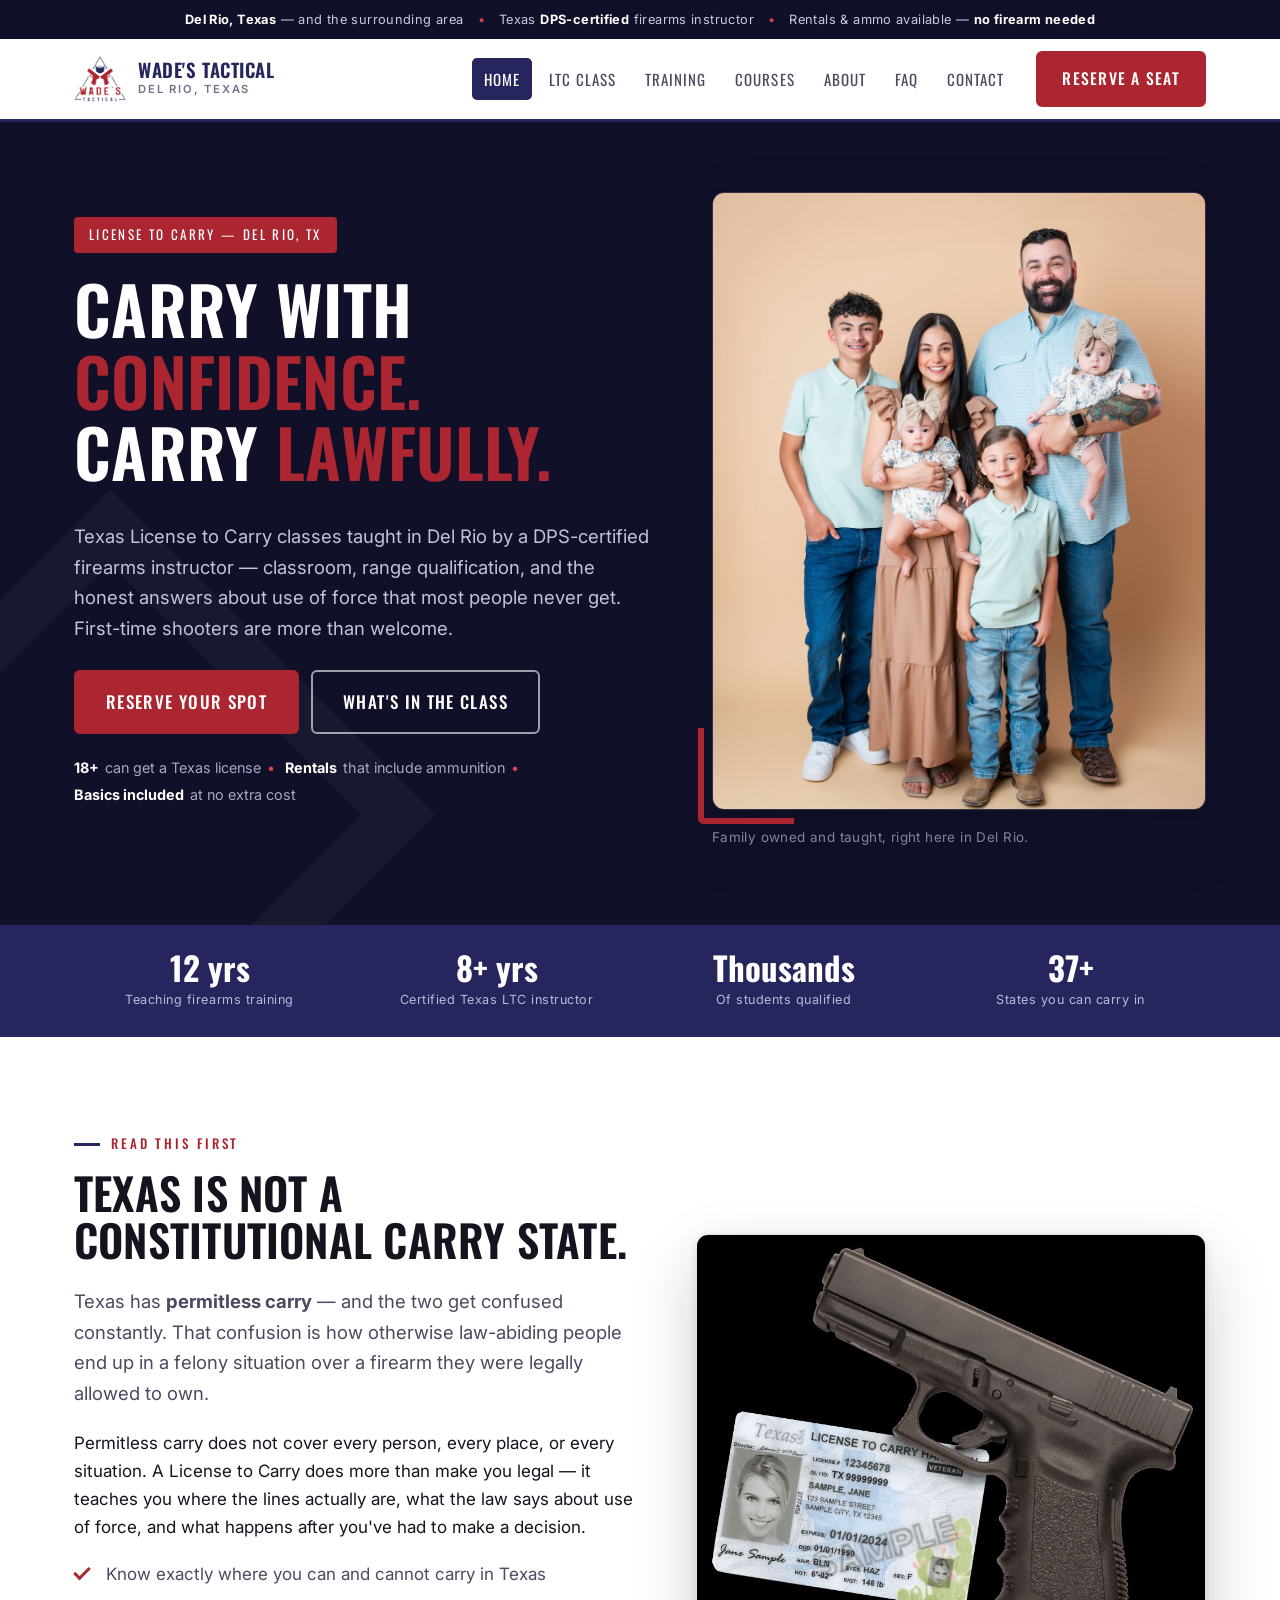
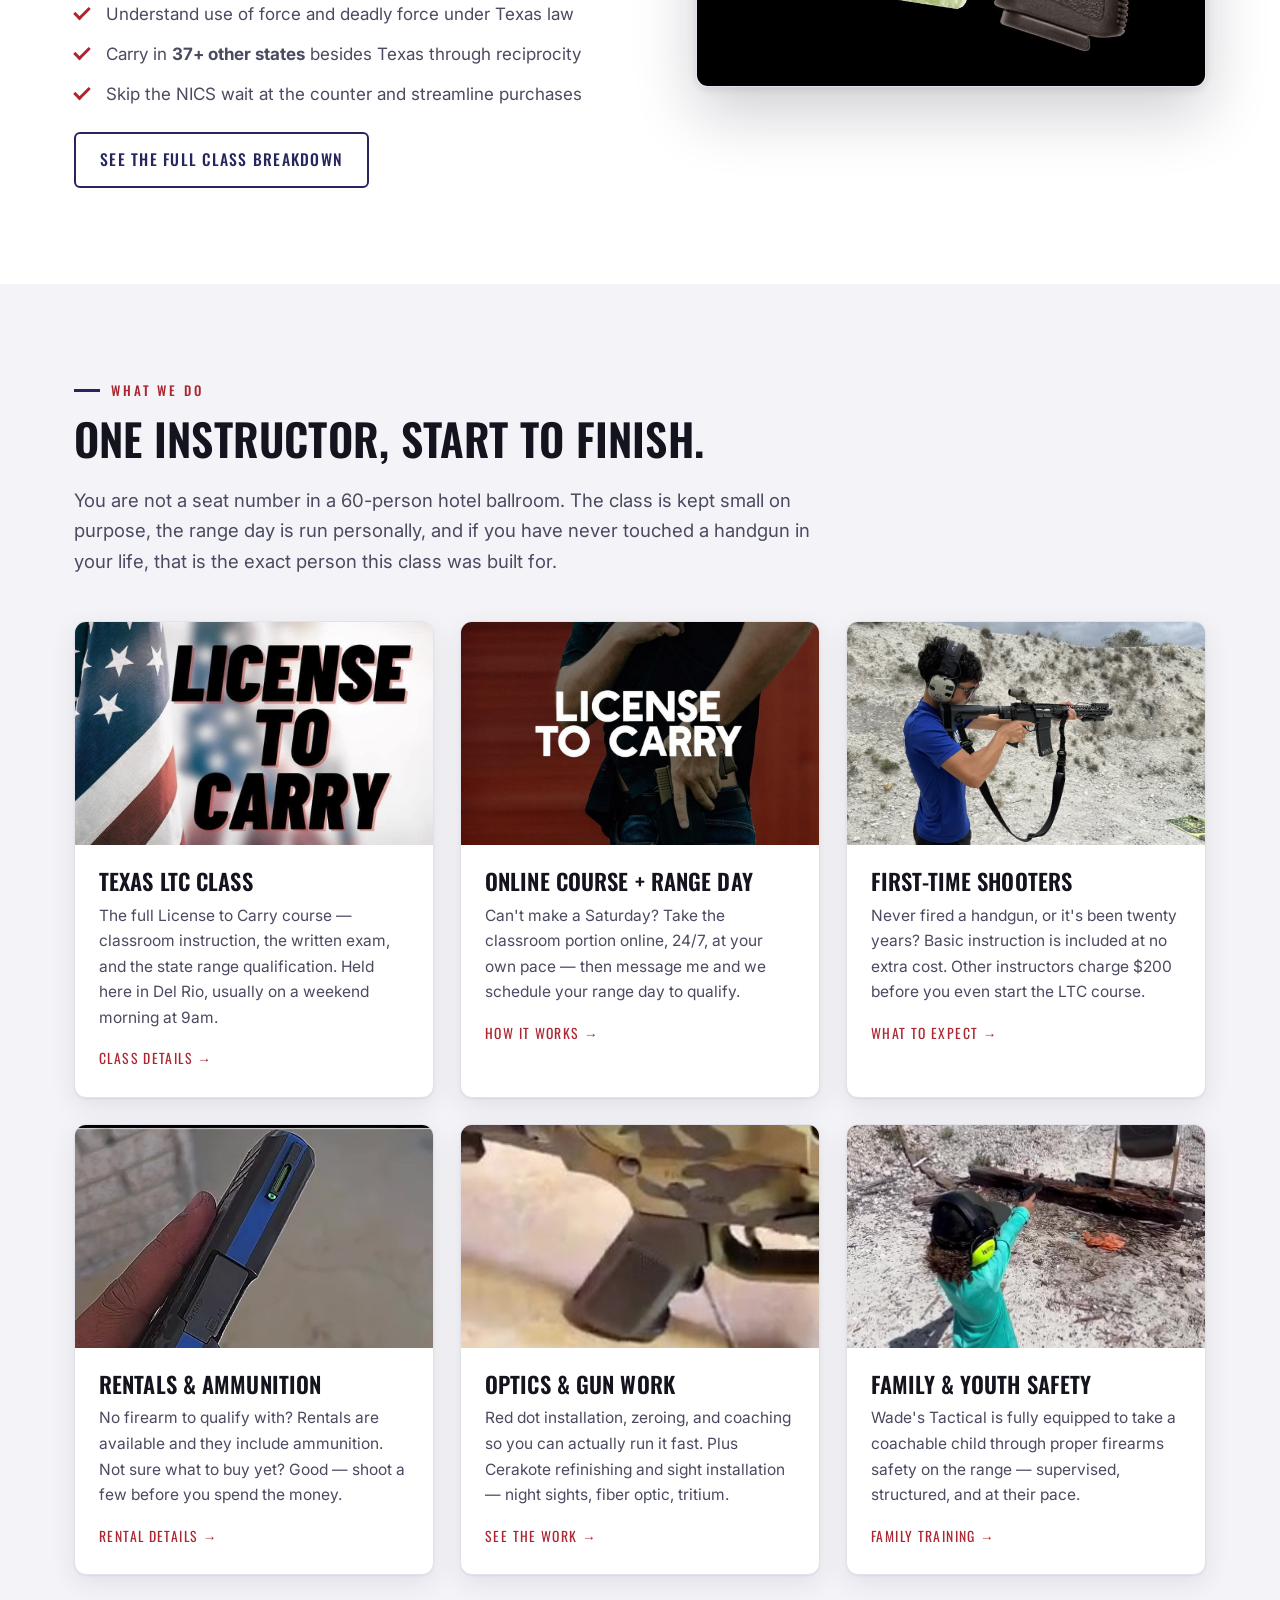
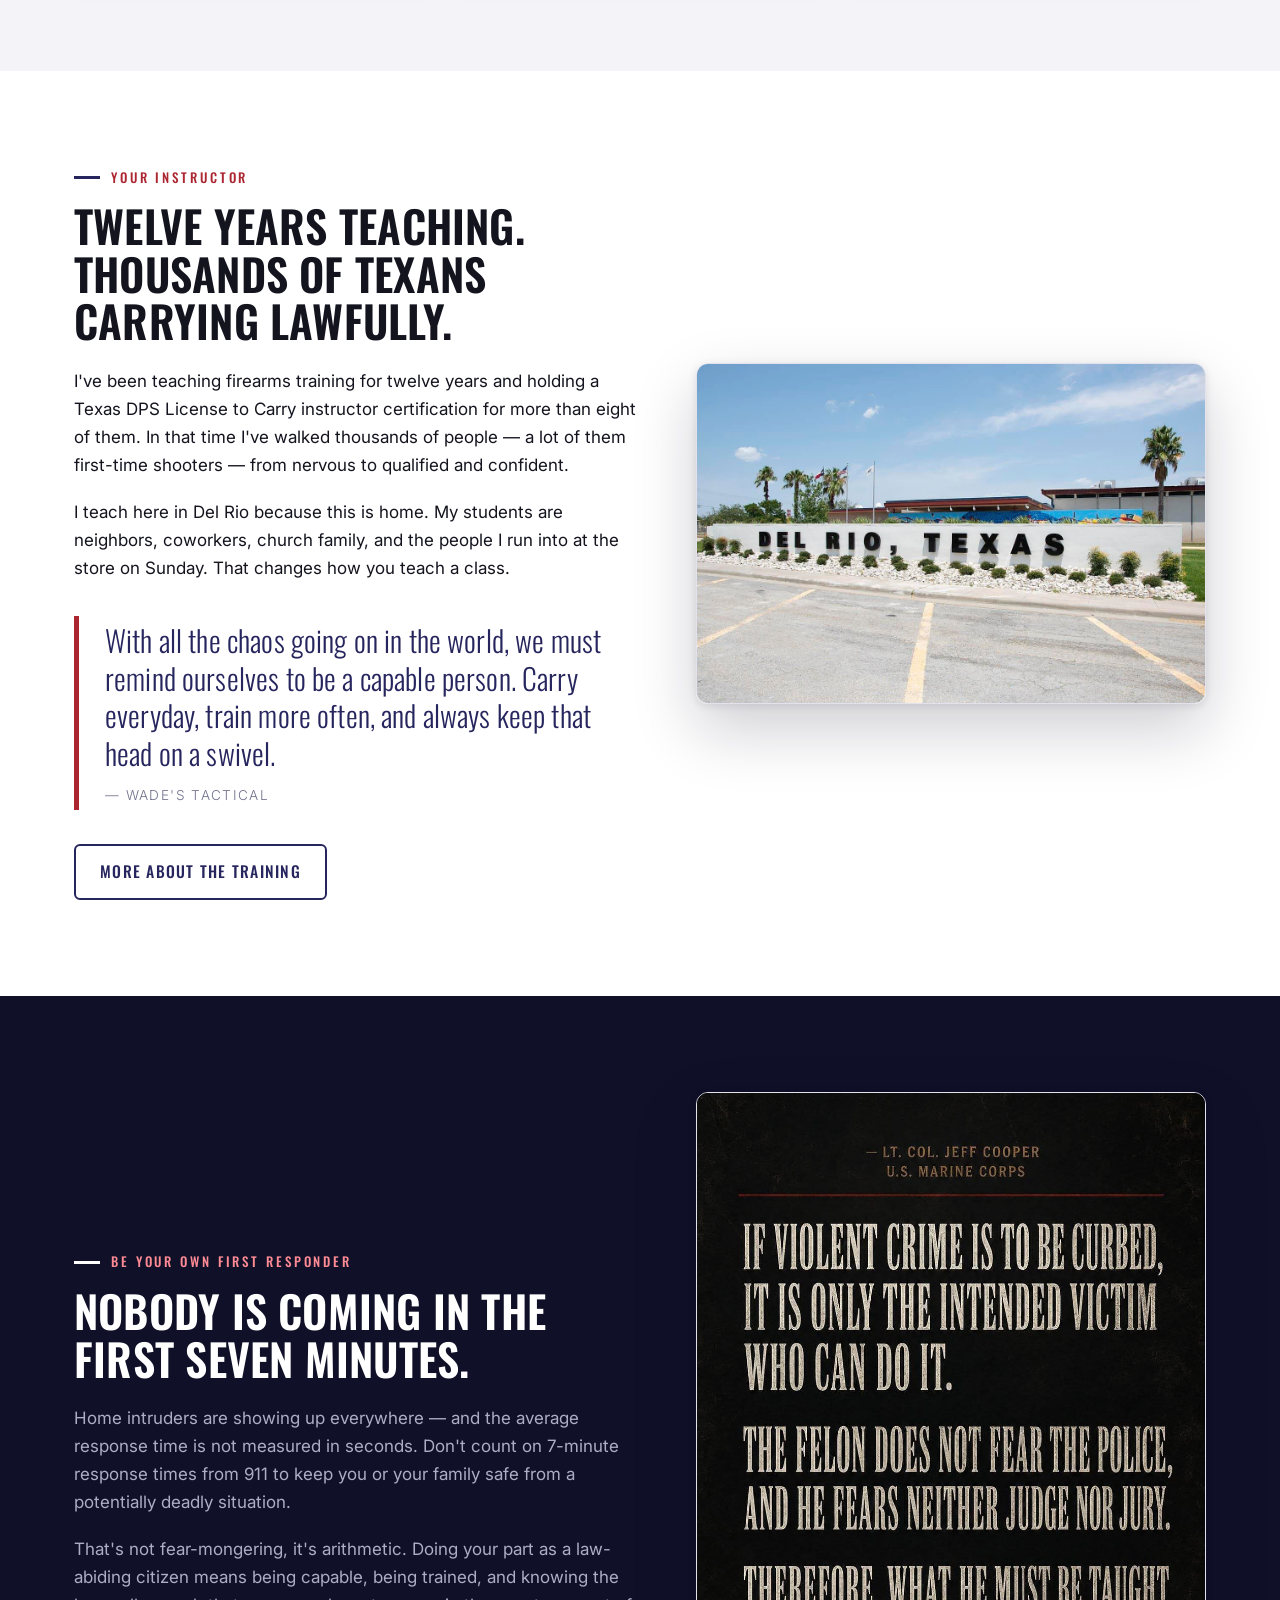
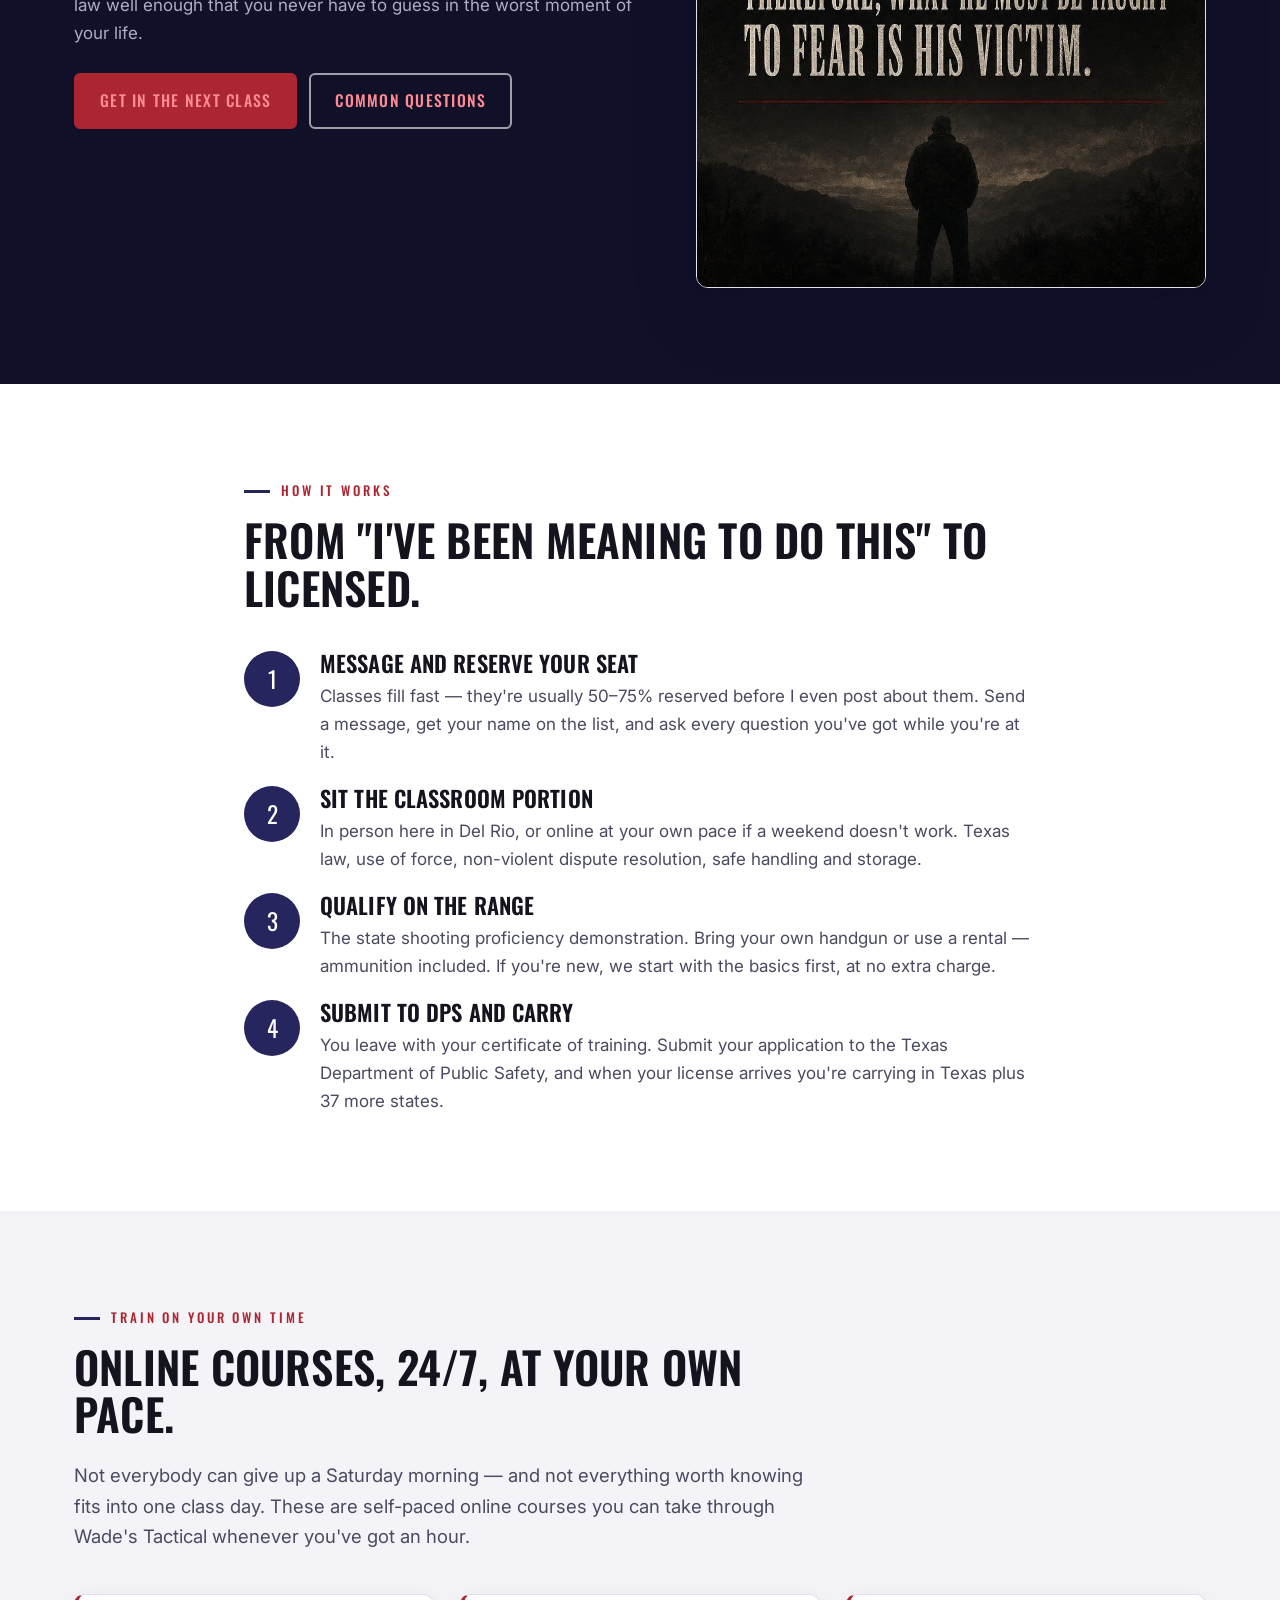
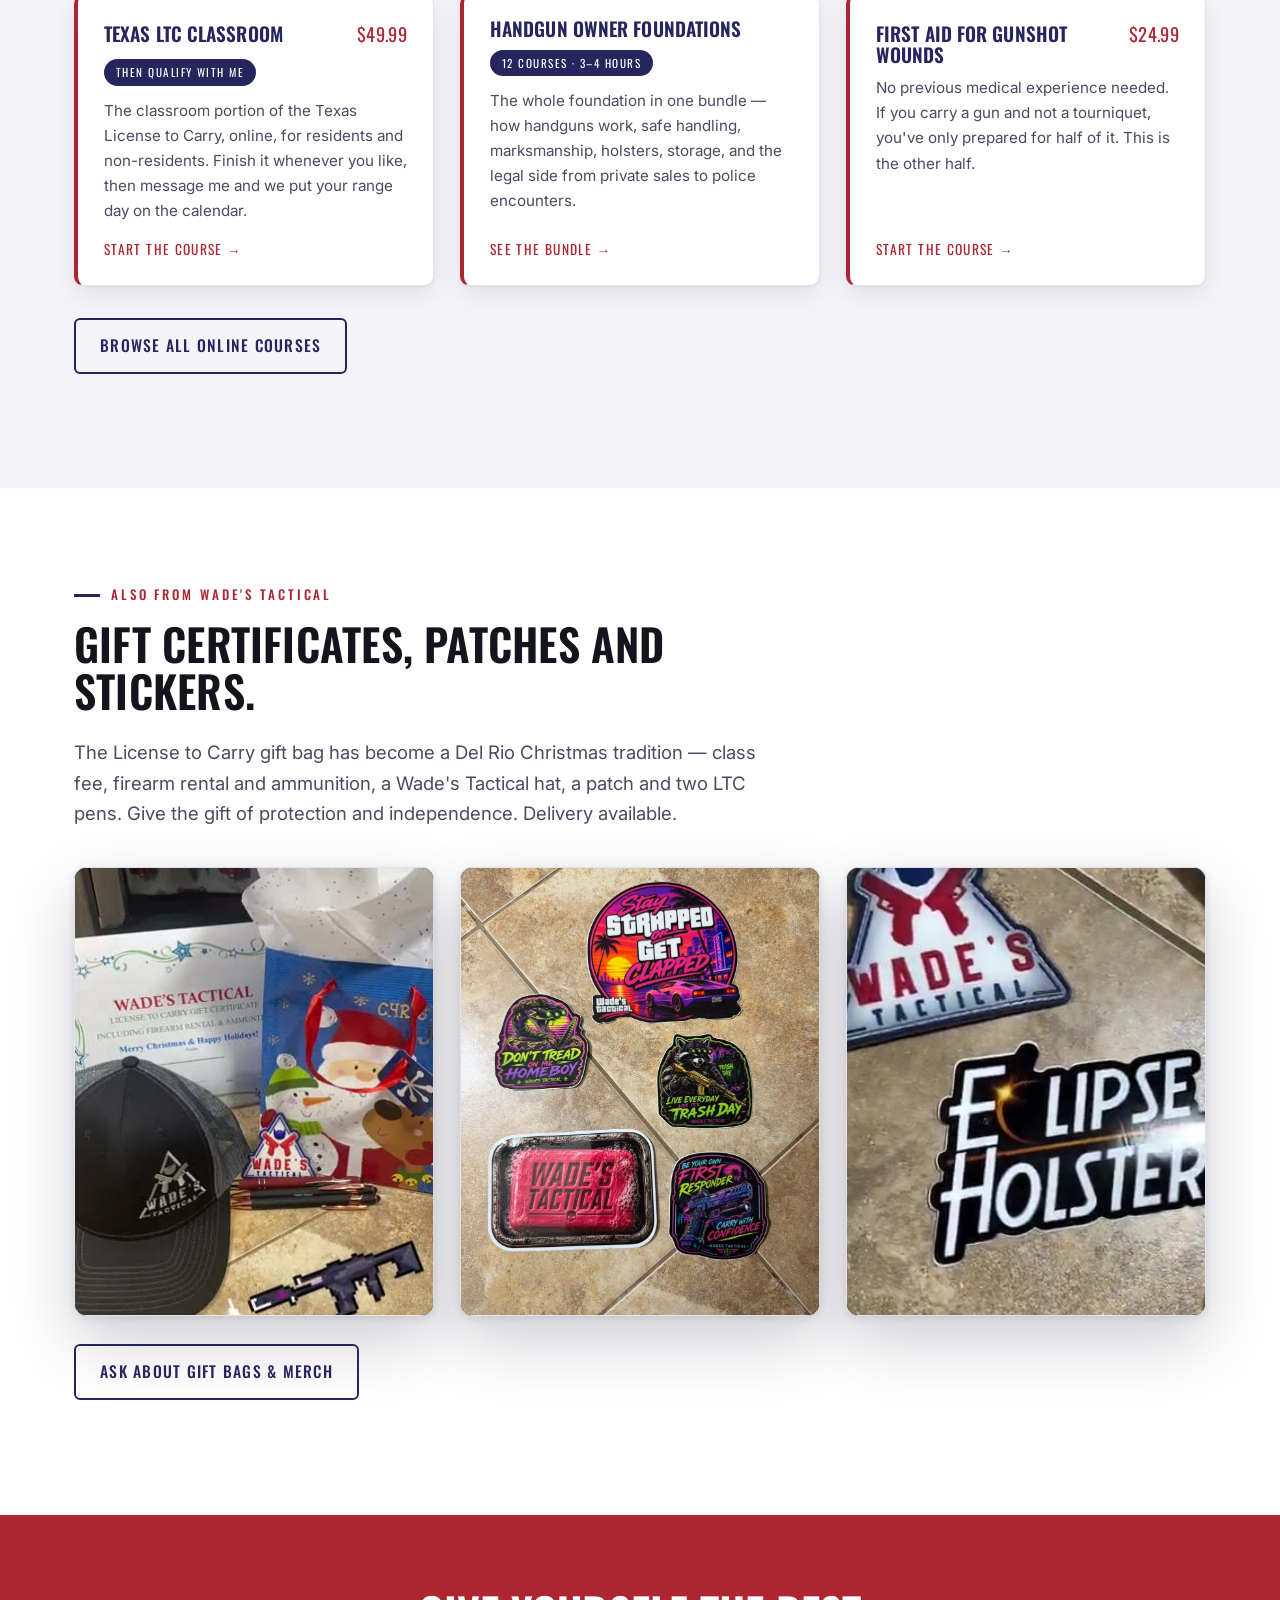
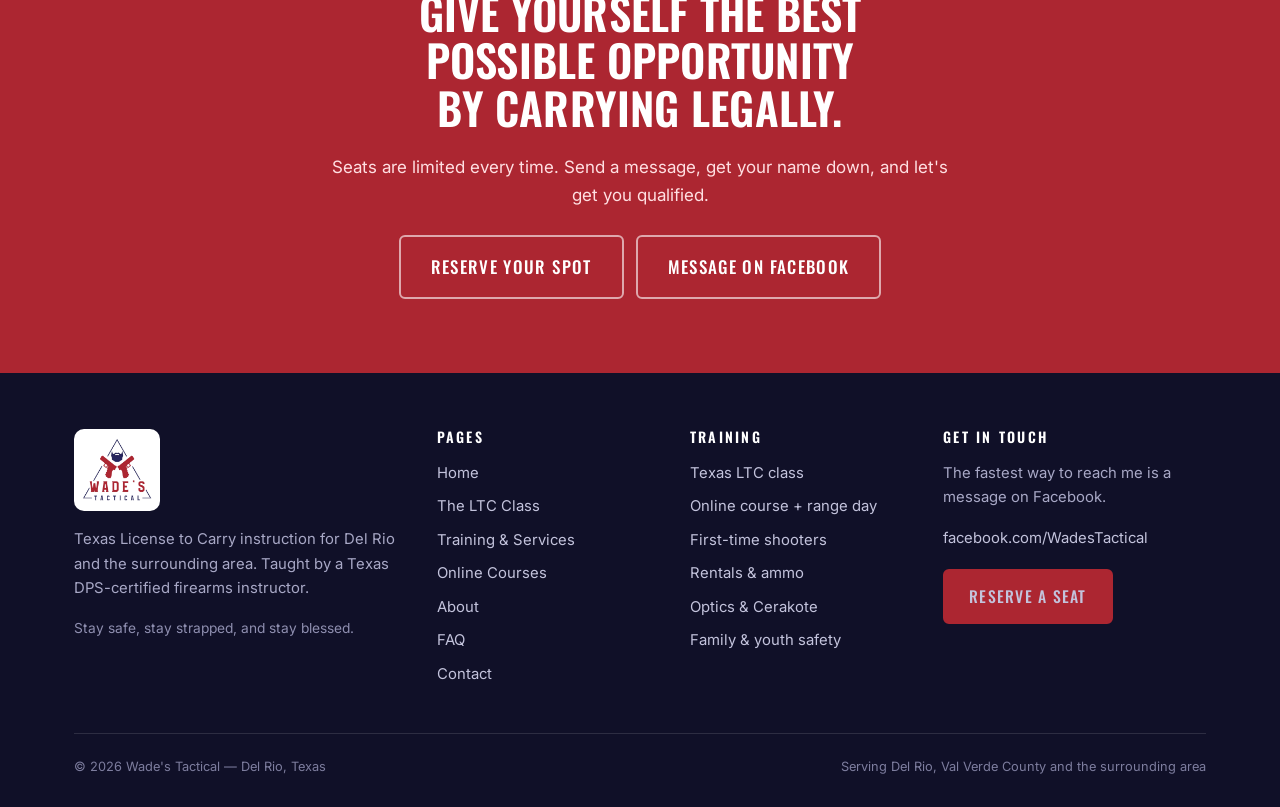
==== commit 2c822e59: "Switch form to FormSubmit, unblock indexing, and build out SEO/GEO Form: Resend needed an API key no" ====
--- a/index.html
+++ b/index.html
@@ -5,8 +5,14 @@
 <meta name="viewport" content="width=device-width,initial-scale=1">
 <title>Wade's Tactical | Texas License to Carry Classes — Del Rio, TX</title>
 <meta name="description" content="Texas DPS-certified License to Carry instruction in Del Rio, Texas. Classroom and range qualification, firearm and ammunition rentals available, first-time shooters welcome, 18 and up. Thousands of Texans qualified. Book your seat with Wade's Tactical.">
-<meta name="robots" content="noindex,nofollow">
+<meta name="robots" content="index,follow,max-image-preview:large,max-snippet:-1,max-video-preview:-1">
+<meta name="geo.region" content="US-TX">
+<meta name="geo.placename" content="Del Rio, Texas">
+<link rel="canonical" href="https://www.wadestactical.com/">
 <link rel="icon" href="images/mark.png">
+<meta property="og:url" content="https://www.wadestactical.com/">
+<meta property="og:site_name" content="Wade&#39;s Tactical">
+<meta property="og:locale" content="en_US">
 <meta property="og:type" content="website">
 <meta property="og:title" content="Wade's Tactical — Texas License to Carry, Del Rio TX">
 <meta property="og:description" content="Learn to carry lawfully and confidently from a Texas DPS firearms instructor in Del Rio. Classroom, range qualification, rentals available.">
@@ -21,32 +27,135 @@
 <link rel="stylesheet" href="css/site.css">
 <script type="application/ld+json">
 {
-  "@context":"https://schema.org",
-  "@type":"EducationalOrganization",
-  "@id":"https://wadestactical.com/#org",
-  "name":"Wade's Tactical",
-  "description":"Texas Department of Public Safety certified License to Carry instruction serving Del Rio, Texas and the surrounding area. Classroom instruction, range qualification, firearm and ammunition rentals, private and first-time-shooter training.",
-  "areaServed":[
-    {"@type":"City","name":"Del Rio","addressRegion":"TX"},
-    {"@type":"AdministrativeArea","name":"Val Verde County, Texas"},
-    "Del Rio TX","Laughlin AFB","Brackettville TX","Comstock TX","Rocksprings TX","Eagle Pass TX","Val Verde County TX"
-  ],
-  "sameAs":["https://www.facebook.com/WadesTactical"],
-  "knowsAbout":[
+ "@context": "https://schema.org",
+ "@graph": [
+  {
+   "@type": "WebSite",
+   "@id": "https://www.wadestactical.com/#website",
+   "url": "https://www.wadestactical.com/",
+   "name": "Wade's Tactical",
+   "description": "Texas License to Carry instruction in Del Rio, Texas.",
+   "publisher": {
+    "@id": "https://www.wadestactical.com/#org"
+   },
+   "inLanguage": "en-US"
+  },
+  {
+   "@type": [
+    "EducationalOrganization",
+    "LocalBusiness"
+   ],
+   "@id": "https://www.wadestactical.com/#org",
+   "name": "Wade's Tactical",
+   "url": "https://www.wadestactical.com/",
+   "logo": {
+    "@type": "ImageObject",
+    "url": "https://www.wadestactical.com/images/logo.png"
+   },
+   "image": "https://www.wadestactical.com/images/wade-family-og.jpg",
+   "slogan": "Carry with confidence. Carry lawfully.",
+   "description": "Texas Department of Public Safety certified License to Carry instruction serving Del Rio, Texas and the surrounding area. Classroom instruction, range qualification, firearm and ammunition rentals, first-time-shooter basics included at no extra cost, family and youth range safety, pistol optic installation and zeroing, and Cerakote refinishing.",
+   "address": {
+    "@type": "PostalAddress",
+    "addressLocality": "Del Rio",
+    "addressRegion": "TX",
+    "addressCountry": "US"
+   },
+   "areaServed": [
+    {
+     "@type": "City",
+     "name": "Del Rio",
+     "addressRegion": "TX"
+    },
+    {
+     "@type": "AdministrativeArea",
+     "name": "Val Verde County, Texas"
+    },
+    "Del Rio TX",
+    "Laughlin AFB",
+    "Brackettville TX",
+    "Comstock TX",
+    "Rocksprings TX",
+    "Eagle Pass TX",
+    "Val Verde County TX",
+    "Southwest Texas"
+   ],
+   "sameAs": [
+    "https://www.facebook.com/WadesTactical"
+   ],
+   "knowsAbout": [
     "Texas License to Carry (LTC)",
-    "Texas permitless carry law",
-    "Use of force under Texas Penal Code",
-    "Concealed carry reciprocity",
+    "Texas permitless carry versus constitutional carry",
+    "Use of force and deadly force under the Texas Penal Code",
+    "Concealed carry reciprocity between states",
+    "Texas LTC range qualification course of fire",
+    "First-time handgun instruction",
     "Pistol red dot optic installation and zeroing",
-    "Cerakote firearm refinishing"
-  ],
-  "makesOffer":[
-    {"@type":"Offer","itemOffered":{"@type":"Course","name":"Texas License to Carry (LTC) Class","description":"Classroom instruction plus the state range qualification, taught in Del Rio, Texas by a DPS-certified instructor. Firearm and ammunition rentals available.","provider":{"@id":"https://wadestactical.com/#org"}}},
-    {"@type":"Offer","itemOffered":{"@type":"Course","name":"Online Texas LTC Classroom + Range Day","description":"Complete the classroom portion online at your own pace, then schedule a range day in Del Rio to qualify."}},
-    {"@type":"Offer","itemOffered":{"@type":"Service","name":"First-time shooter basics","description":"Basic handgun instruction included at no extra cost with the License to Carry course."}},
-    {"@type":"Offer","itemOffered":{"@type":"Service","name":"Pistol optic installation, zeroing and training"}},
-    {"@type":"Offer","itemOffered":{"@type":"Service","name":"Cerakote refinishing and sight installation"}}
-  ]
+    "Cerakote firearm refinishing",
+    "Youth and family firearms safety"
+   ],
+   "makesOffer": [
+    {
+     "@type": "Offer",
+     "itemOffered": {
+      "@type": "Course",
+      "name": "Texas License to Carry (LTC) Class",
+      "description": "Classroom instruction plus the state range qualification, taught in Del Rio, Texas by a DPS-certified instructor. Firearm and ammunition rentals available.",
+      "provider": {
+       "@id": "https://www.wadestactical.com/#org"
+      }
+     }
+    },
+    {
+     "@type": "Offer",
+     "itemOffered": {
+      "@type": "Course",
+      "name": "Online Texas LTC Classroom + Range Day",
+      "description": "Complete the classroom portion online at your own pace, then schedule a range day in Del Rio to qualify.",
+      "provider": {
+       "@id": "https://www.wadestactical.com/#org"
+      }
+     }
+    },
+    {
+     "@type": "Offer",
+     "itemOffered": {
+      "@type": "Service",
+      "name": "First-time shooter basics",
+      "description": "Basic handgun instruction included at no extra cost with the License to Carry course."
+     }
+    },
+    {
+     "@type": "Offer",
+     "itemOffered": {
+      "@type": "Service",
+      "name": "Firearm and ammunition rental for qualification"
+     }
+    },
+    {
+     "@type": "Offer",
+     "itemOffered": {
+      "@type": "Service",
+      "name": "Family and youth range safety instruction"
+     }
+    },
+    {
+     "@type": "Offer",
+     "itemOffered": {
+      "@type": "Service",
+      "name": "Pistol optic installation, zeroing and training"
+     }
+    },
+    {
+     "@type": "Offer",
+     "itemOffered": {
+      "@type": "Service",
+      "name": "Cerakote refinishing and sight installation"
+     }
+    }
+   ]
+  }
+ ]
 }
 </script>
 </head>
--- a/css/site.css
+++ b/css/site.css
@@ -166,6 +166,7 @@
   align-items:center;position:relative;
 }
 .hero-split h1{color:#fff;max-width:14ch;text-shadow:none}
+.hero-split h1 em{color:var(--red)}
 .hero-split .lede{color:#c3c3dc;max-width:48ch}
 .hero-portrait{position:relative}
 .hero-frame{position:relative}
@@ -384,3 +385,6 @@
 .table th{font-family:var(--ff-d);font-weight:500;letter-spacing:.06em;text-transform:uppercase;color:var(--navy);font-size:.86rem}
 .table-scroll{overflow-x:auto}
 .aff-note{font-size:.83rem;color:var(--mute);margin-top:10px}
+
+/* honeypot — invisible to humans, reachable to bots */
+.hp{position:absolute!important;left:-9999px!important;width:1px;height:1px;opacity:0;pointer-events:none}
